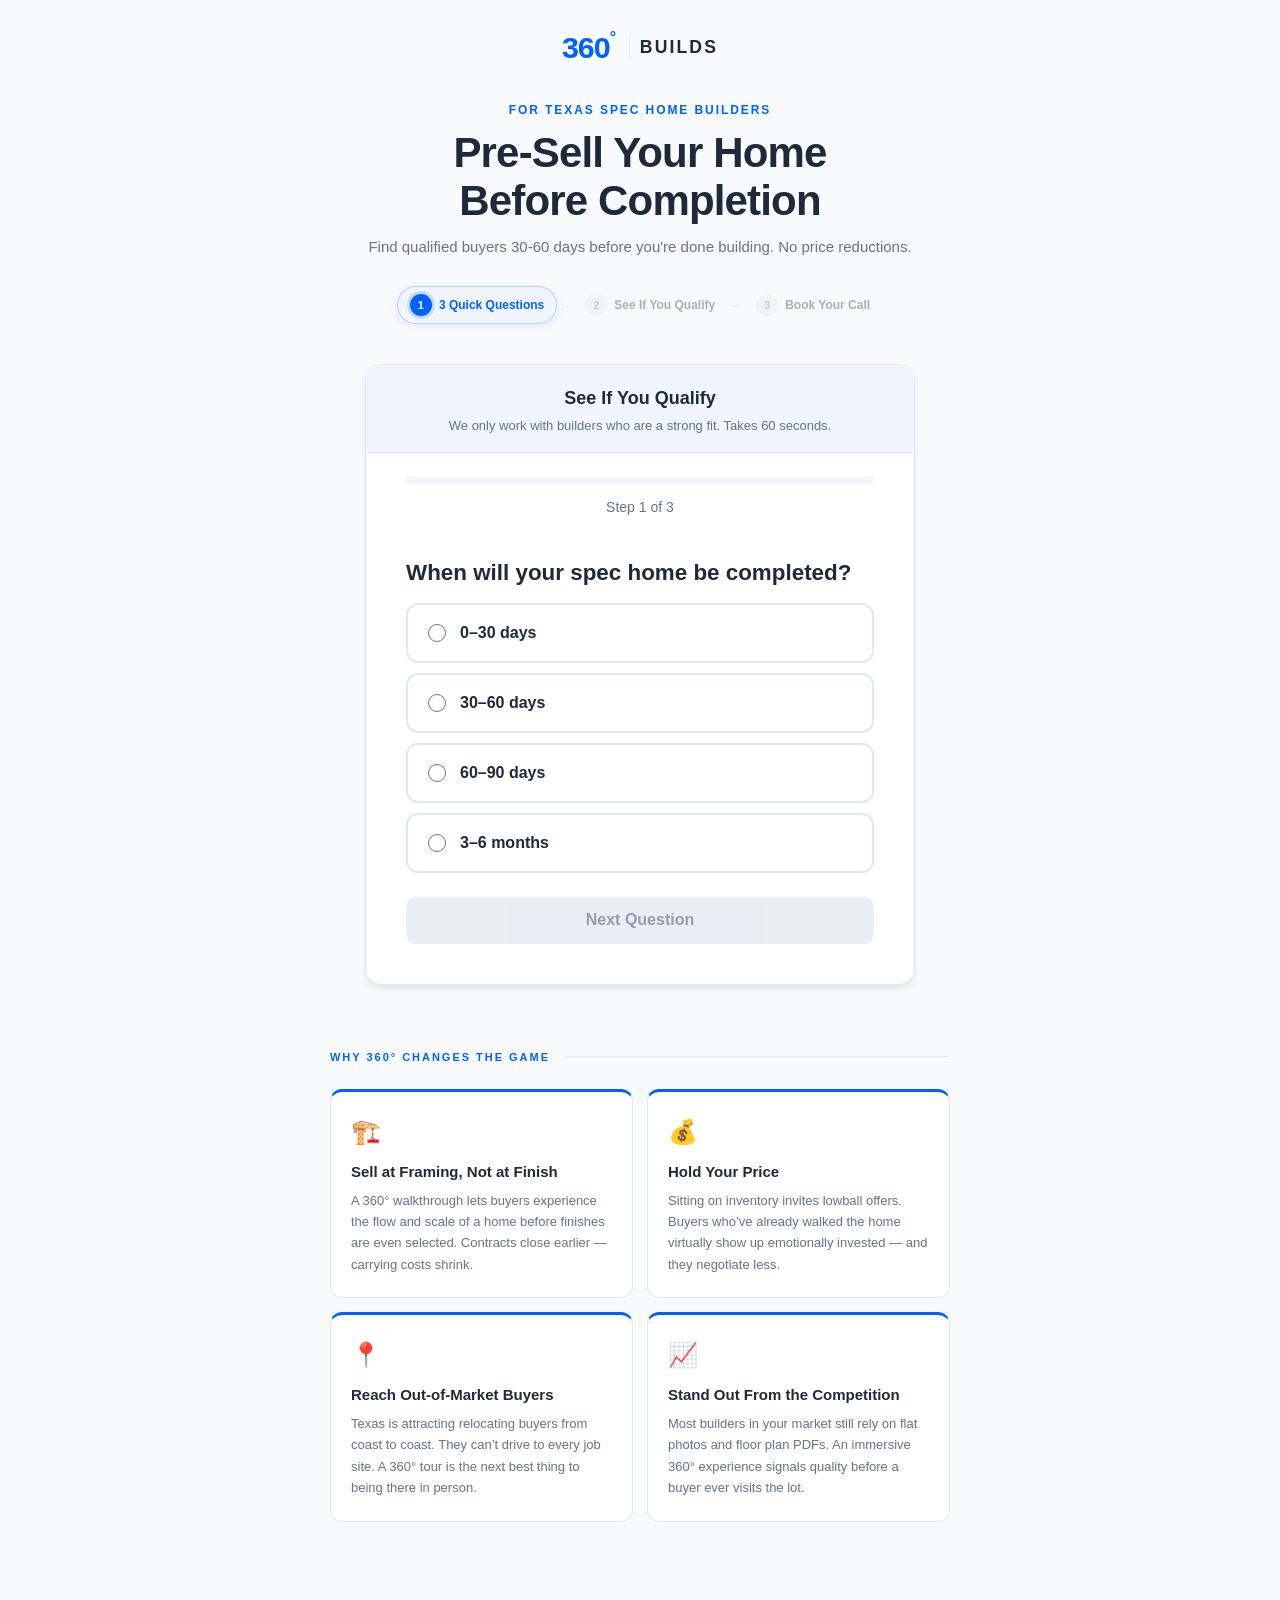
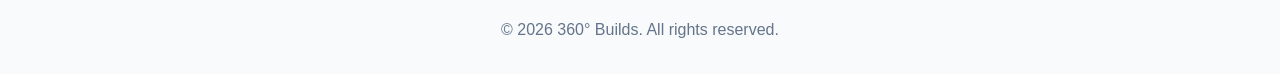
==== index.html @ 57e70c48 "Update index.html" ====
<!DOCTYPE html>
<html lang="en">

<head>
    <meta charset="UTF-8">
    <meta name="viewport" content="width=device-width, initial-scale=1.0">
    <title>360° Builds - Get Started</title>
    <link rel="stylesheet" href="styles.css">
    <meta name="description"
        content="Texas spec home builders: pre-sell homes before completion using 360° virtual walkthroughs. See if you qualify.">

    <!-- Google Analytics -->
    <script async src="https://www.googletagmanager.com/gtag/js?id=G-JKLEK6QQDY"></script>
    <script>
        window.dataLayer = window.dataLayer || [];
        function gtag(){dataLayer.push(arguments);}
        gtag('js', new Date());
        gtag('config', 'G-JKLEK6QQDY');
    </script>

    <!-- Meta Pixel Code -->
    <script>
        !function (f, b, e, v, n, t, s) {
            if (f.fbq) return; n = f.fbq = function () {
                n.callMethod ?
                    n.callMethod.apply(n, arguments) : n.queue.push(arguments)
            };
            if (!f._fbq) f._fbq = n; n.push = n; n.loaded = !0; n.version = '2.0';
            n.queue = []; t = b.createElement(e); t.async = !0;
            t.src = v; s = b.getElementsByTagName(e)[0];
            s.parentNode.insertBefore(t, s)
        }(window, document, 'script',
            'https://connect.facebook.net/en_US/fbevents.js');
        fbq('init', '854197977632425');
        fbq('track', 'PageView');
    </script>
    <noscript>
        <img height="1" width="1" style="display:none"
            src="https://www.facebook.com/tr?id=854197977632425&ev=PageView&noscript=1" />
    </noscript>

    <style>
        /* ── JOURNEY STEPS ── */
        .journey-steps {
            display: flex;
            align-items: center;
            justify-content: center;
            padding: 0 16px 24px;
            max-width: 560px;
            margin: 0 auto;
            gap: 0;
        }

        .journey-step {
            display: flex;
            align-items: center;
            gap: 7px;
            padding: 7px 12px;
            border-radius: 100px;
            border: 1.5px solid transparent;
            transition: all 0.35s cubic-bezier(0.4, 0, 0.2, 1);
            opacity: 0.35;
            cursor: default;
            white-space: nowrap;
            flex-shrink: 0;
        }

        .journey-step.active {
            opacity: 1;
            background: var(--accent-bg);
            border-color: rgba(0, 98, 254, 0.25);
            box-shadow: 0 2px 10px rgba(0, 98, 254, 0.1);
        }

        .journey-step.done {
            opacity: 0.65;
        }

        .journey-step.done .journey-num {
            background: #22c55e;
            color: white;
        }

        .journey-step.done .journey-num::after {
            content: '✓';
            font-size: 10px;
            font-weight: 800;
        }

        .journey-step.done .journey-num span {
            display: none;
        }

        .journey-num {
            width: 22px;
            height: 22px;
            border-radius: 50%;
            background: var(--border-color);
            color: var(--text-muted);
            font-size: 11px;
            font-weight: 800;
            display: flex;
            align-items: center;
            justify-content: center;
            flex-shrink: 0;
            transition: all 0.3s ease;
        }

        .journey-step.active .journey-num {
            background: var(--primary-color);
            color: white;
            box-shadow: 0 0 0 3px rgba(0, 98, 254, 0.18);
        }

        .journey-label {
            font-size: 12px;
            font-weight: 600;
            color: var(--text-main);
            transition: color 0.3s ease;
            line-height: 1;
        }

        .journey-step.active .journey-label {
            color: var(--primary-color);
        }

        .journey-arrow {
            color: var(--border-color);
            font-size: 13px;
            flex-shrink: 0;
            margin: 0 1px;
            line-height: 1;
        }

        /* Mobile journey — show only active label, rest show number only */
        @media (max-width: 768px) {
            .journey-steps {
                padding: 0 8px 20px;
                gap: 4px;
            }

            .journey-step {
                padding: 6px 10px;
                gap: 6px;
            }

            .journey-label {
                display: none;
            }

            .journey-step.active .journey-label {
                display: block;
                font-size: 12px;
            }

            .journey-num {
                width: 22px;
                height: 22px;
                font-size: 11px;
            }

            .journey-arrow {
                font-size: 11px;
                margin: 0 2px;
            }

            /* Fix: make sure sticky footer doesn't cover form buttons */
            .question-container {
                padding-bottom: calc(160px + env(safe-area-inset-bottom, 0px)) !important;
            }
        }

        /* Panorama embed styles (results screen) */
        .panorama-preview {
            width: 100%;
            border-radius: 12px;
            overflow: hidden;
            margin-bottom: 20px;
            border: 1px solid var(--border-color);
            position: relative;
        }

        .panorama-preview iframe {
            width: 100%;
            height: 280px;
            border: none;
            display: block;
        }

        .panorama-label {
            font-size: 10px;
            font-weight: 800;
            letter-spacing: 0.14em;
            text-transform: uppercase;
            color: var(--primary-color);
            margin-bottom: 8px;
            text-align: left;
        }

        .panorama-caption {
            font-size: 12px;
            color: var(--text-muted);
            text-align: center;
            padding: 8px 12px;
            background: var(--accent-bg);
            border-top: 1px solid var(--border-color);
        }

        @media (max-width: 768px) {
            .panorama-preview iframe {
                height: 220px;
            }
        }
    </style>
</head>

<body>
    <div class="app-container">

        <header class="simple-header">
            <div class="logo-text">
                <span class="logo-number">360</span><span class="logo-degree">&deg;</span>
                <span class="logo-divider"></span>
                <span class="logo-word">Builds</span>
            </div>
        </header>

        <section class="hero-text">
            <p class="hero-eyebrow">For Texas Spec Home Builders</p>
<h1 class="hero-headline">Pre-Sell Your Home<br>Before Completion</h1>
<p class="hero-subtext">Find qualified buyers 30-60 days before you're done building. No price reductions.</p>
        </section>

        <!-- Journey Step Indicator -->
        <div class="journey-steps" id="journeySteps">
            <div class="journey-step active" id="jStep1">
                <div class="journey-num"><span>1</span></div>
                <span class="journey-label">3 Quick Questions</span>
            </div>
            <div class="journey-arrow">→</div>
            <div class="journey-step" id="jStep2">
                <div class="journey-num"><span>2</span></div>
                <span class="journey-label">See If You Qualify</span>
            </div>
            <div class="journey-arrow">→</div>
            <div class="journey-step" id="jStep3">
                <div class="journey-num"><span>3</span></div>
                <span class="journey-label">Book Your Call</span>
            </div>
        </div>



        <main class="question-container">
            <div class="form-wrapper" id="formWrapper">

                <div class="form-qualify-header" id="qualifyHeader">
                    <p class="form-qualify-title">See If You Qualify</p>
                    <p class="form-qualify-sub">We only work with builders who are a strong fit. Takes 60 seconds.</p>
                </div>

                <div class="progress-container">
                    <div class="progress-bar-bg">
                        <div class="progress-bar" id="progressBar"></div>
                    </div>
                    <p class="progress-text">
                        Step <span id="currentStep">1</span> of <span id="totalSteps">3</span>
                    </p>
                </div>

                <form id="applicationForm">

                    <!-- Step 1 -->
                    <div class="form-step active" id="step1">
                        <h2 class="step-title">When will your spec home be completed?</h2>
                        <div class="radio-group">
                            <label class="radio-card">
                                <input type="radio" name="completionDate" value="0-30-days">
                                <span class="radio-label">0–30 days</span>
                            </label>
                            <label class="radio-card">
                                <input type="radio" name="completionDate" value="30-60-days">
                                <span class="radio-label">30–60 days</span>
                            </label>
                            <label class="radio-card">
                                <input type="radio" name="completionDate" value="60-90-days">
                                <span class="radio-label">60–90 days</span>
                            </label>
                            <label class="radio-card">
                                <input type="radio" name="completionDate" value="3-6-months">
                                <span class="radio-label">3–6 months</span>
                            </label>
                        </div>
                        <button type="button" class="btn btn-primary btn-block btn-disabled" disabled onclick="nextStep(1)">Next Question</button>
                    </div>

                    <!-- Step 2 -->
                    <div class="form-step" id="step2">
                        <h2 class="step-title">How do you currently market your spec homes?</h2>
                        <p class="step-subtitle">Select all that apply.</p>
                        <div class="checkbox-group">
                            <label class="checkbox-card-item">
                                <input type="checkbox" name="marketingChannels" value="mls">
                                <span class="checkbox-box"></span>
                                <span class="checkbox-label">MLS</span>
                            </label>
                            <label class="checkbox-card-item">
                                <input type="checkbox" name="marketingChannels" value="social-media">
                                <span class="checkbox-box"></span>
                                <span class="checkbox-label">Social media</span>
                            </label>
                            <label class="checkbox-card-item">
                                <input type="checkbox" name="marketingChannels" value="photos-video">
                                <span class="checkbox-box"></span>
                                <span class="checkbox-label">Photos or video</span>
                            </label>
                            <label class="checkbox-card-item">
                                <input type="checkbox" name="marketingChannels" value="referrals">
                                <span class="checkbox-box"></span>
                                <span class="checkbox-label">Referrals</span>
                            </label>
                            <label class="checkbox-card-item">
                                <input type="checkbox" name="marketingChannels" value="yard-signs">
                                <span class="checkbox-box"></span>
                                <span class="checkbox-label">Yard signs</span>
                            </label>
                            <label class="checkbox-card-item">
                                <input type="checkbox" name="marketingChannels" value="none">
                                <span class="checkbox-box"></span>
                                <span class="checkbox-label">No real marketing system</span>
                            </label>
                        </div>
                        <div class="form-buttons">
                            <button type="button" class="btn btn-secondary" onclick="goBack(2)">Back</button>
                            <button type="button" class="btn btn-primary btn-disabled" disabled onclick="nextStep(2)">Next Question</button>
                        </div>
                    </div>

                    <!-- Step 3: Contact Details -->
                    <div class="form-step" id="step3">
                        <h2 class="step-title">Almost there! Enter your details.</h2>

                        <div class="form-group">
                            <label for="userName" class="field-label">Full Name</label>
                            <input type="text" id="userName" name="userName" placeholder="Your Name" required class="text-input">
                        </div>

                        <div class="form-group">
                            <label for="userPhone" class="field-label">Phone Number</label>
                            <input type="tel" id="userPhone" name="userPhone" placeholder="(555) 000-0000" required class="text-input">
                        </div>

                        <div class="form-buttons">
                            <button type="button" class="btn btn-secondary" onclick="goBack(3)">Back</button>
                            <button type="button" class="btn btn-primary" onclick="showBooking()">See My Results &rarr;</button>
                        </div>
                    </div>

                    <!-- Results Step -->
                    <div class="form-step" id="stepBooking">
                        <div class="booking-result">
                            <h2 class="booking-result-title">You Qualify. Here&rsquo;s What Happens Next.</h2>
                            <p class="booking-result-sub">Every day your home sits unsold costs you money. On this free call we&rsquo;ll show you how to fix that.</p>
                            <div class="booking-bullets">
                                <div class="booking-bullet-item">👀 See a live demo of what your property website will look like</div>
                                <div class="booking-bullet-item">📲 Learn how buyers will find and tour your home before it&rsquo;s finished</div>
                                <div class="booking-bullet-item">🎯 See exactly how we capture leads on autopilot for your build</div>
                            </div>

                            <!-- 360° Tour Preview (reward for completing quiz) -->
                            <div style="margin-bottom:20px;">
                                <p style="font-size:11px;font-weight:800;letter-spacing:0.12em;text-transform:uppercase;color:var(--primary-color);margin-bottom:8px;text-align:left;">🏠 This is what your buyers will experience</p>
                                <div style="border-radius:12px;overflow:hidden;border:1px solid var(--border-color);box-shadow:0 4px 16px rgba(0,98,254,0.08);">
                                    <iframe src="https://panorama.homestyler.com/v2?m=p&id=ovZe3kZsZMKaK9yVzbCYyW&locale=en_US" allowfullscreen loading="lazy" style="width:100%;height:240px;border:none;display:block;"></iframe>
                                    <div style="font-size:12px;color:var(--text-muted);text-align:center;padding:8px 12px;background:var(--accent-bg);border-top:1px solid var(--border-color);">Live 360° walkthrough — drag to explore</div>
                                </div>
                            </div>

                            <button type="button" class="btn btn-booking-gold btn-block" onclick="window.location.href='booking.html'">
                                Book My Free Strategy Call &rarr;
                            </button>
                            <p class="booking-trust-line">No sales pressure &middot; 30-min Zoom call &middot; Texas builders only</p>
                        </div>
                    </div>

                </form>
            </div>
        </main>

        <!-- Confetti Canvas -->
        <canvas id="confettiCanvas" class="confetti-canvas"></canvas>

        <section class="value-section">
            <div class="value-inner">
                <div class="section-label">Why 360&deg; Changes the Game</div>
                <div class="value-cards">
                    <div class="value-card">
                        <span class="value-card-icon">🏗️</span>
                        <div class="value-card-title">Sell at Framing, Not at Finish</div>
                        <p class="value-card-text">A 360&deg; walkthrough lets buyers experience the flow and scale of a
                            home before finishes are even selected. Contracts close earlier &mdash; carrying costs
                            shrink.</p>
                    </div>
                    <div class="value-card">
                        <span class="value-card-icon">💰</span>
                        <div class="value-card-title">Hold Your Price</div>
                        <p class="value-card-text">Sitting on inventory invites lowball offers. Buyers who&rsquo;ve
                            already walked the home virtually show up emotionally invested &mdash; and they negotiate
                            less.</p>
                    </div>
                    <div class="value-card">
                        <span class="value-card-icon">📍</span>
                        <div class="value-card-title">Reach Out-of-Market Buyers</div>
                        <p class="value-card-text">Texas is attracting relocating buyers from coast to coast. They
                            can&rsquo;t drive to every job site. A 360&deg; tour is the next best thing to being there
                            in person.</p>
                    </div>
                    <div class="value-card">
                        <span class="value-card-icon">📈</span>
                        <div class="value-card-title">Stand Out From the Competition</div>
                        <p class="value-card-text">Most builders in your market still rely on flat photos and floor plan
                            PDFs. An immersive 360&deg; experience signals quality before a buyer ever visits the lot.
                        </p>
                    </div>
                </div>
            </div>
        </section>

        <footer class="simple-footer">
            <p>&copy; 2026 360&deg; Builds. All rights reserved.</p>
        </footer>
    </div>

    <!-- Mobile Sticky Footer -->
    <div class="mobile-sticky-footer" id="mobileStickyFooter"></div>

    <script src="main.js"></script>
</body>

</html>
---- styles.css ----
/* ===========================
   360° BUILDS - CLEAN LIGHT THEME
   =========================== */

:root {
    --bg-color: #f8fafc;
    --card-bg: #ffffff;
    --primary-color: #0062fe;
    --primary-hover: #0050d4;
    --text-main: #1e293b;
    --text-muted: #64748b;
    --border-color: #e2e8f0;
    --accent-bg: #f0f5ff;
    --progress-bg: #f1f5f9;
}

* {
    margin: 0;
    padding: 0;
    box-sizing: border-box;
}

body {
    font-family: -apple-system, BlinkMacSystemFont, 'Segoe UI', Roboto, sans-serif;
    background-color: var(--bg-color);
    color: var(--text-main);
    line-height: 1.5;
    min-height: 100vh;
}

.app-container {
    display: flex;
    flex-direction: column;
    min-height: 100vh;
}

/* ===========================
   HEADER
   =========================== */
.simple-header {
    padding: 2rem 1rem 1.5rem;
    text-align: center;
}

.logo-text {
    display: inline-flex;
    align-items: center;
    font-size: 1.1rem;
    font-weight: 400;
    letter-spacing: 0.04em;
    color: var(--text-muted);
    text-transform: uppercase;
}

.logo-text a {
    display: inline-flex;
    align-items: center;
    text-decoration: none;
    color: inherit;
}

.logo-number {
    font-size: 1.9rem;
    font-weight: 900;
    color: var(--primary-color);
    letter-spacing: -1px;
    line-height: 1;
    text-transform: none;
}

.logo-degree {
    font-size: 1rem;
    font-weight: 700;
    color: var(--primary-color);
    position: relative;
    top: -0.55em;
    margin-right: 0.15em;
}

.logo-divider {
    width: 1.5px;
    height: 1.5rem;
    background-color: var(--border-color);
    margin: 0 0.6rem;
    flex-shrink: 0;
}

.logo-word {
    font-size: 1.1rem;
    font-weight: 700;
    color: var(--text-main);
    letter-spacing: 0.12em;
    text-transform: uppercase;
}

/* ===========================
   HERO
   =========================== */
.hero-text {
    text-align: center;
    padding: 8px 24px 28px;
}

.hero-eyebrow {
    display: inline-block;
    font-size: 12px;
    font-weight: 600;
    letter-spacing: 0.16em;
    text-transform: uppercase;
    color: var(--primary-color);
    margin-bottom: 10px;
}

.hero-headline {
    font-size: clamp(28px, 5vw, 42px);
    font-weight: 800;
    line-height: 1.15;
    color: var(--text-main);
    letter-spacing: -0.02em;
}

.hero-subtext {
    font-size: 15px;
    color: var(--text-muted);
    margin-top: 10px;
}

/* ===========================
   FORM AREA
   =========================== */
.question-container {
    flex: 1;
    display: flex;
    align-items: flex-start;
    justify-content: center;
    padding: 1rem;
}

.form-wrapper {
    background-color: var(--card-bg);
    width: 100%;
    max-width: 550px;
    padding: 2.5rem;
    border-radius: 16px;
    box-shadow: 0 4px 6px -1px rgba(0, 0, 0, 0.1);
    border: 1px solid var(--border-color);
    overflow: hidden;
}

.form-qualify-header {
    text-align: center;
    padding: 20px 24px 16px;
    border-bottom: 1px solid var(--border-color);
    background: var(--accent-bg);
    border-radius: 16px 16px 0 0;
    margin: -2.5rem -2.5rem 1.5rem -2.5rem;
}

.form-qualify-title {
    font-size: 18px;
    font-weight: 800;
    color: var(--text-main);
    margin-bottom: 4px;
}

.form-qualify-sub {
    font-size: 13px;
    color: var(--text-muted);
}

/* ===========================
   PROGRESS BAR
   =========================== */
.progress-container {
    margin-bottom: 2.5rem;
}

.progress-bar-bg {
    background-color: var(--progress-bg);
    height: 8px;
    border-radius: 4px;
    overflow: hidden;
    margin-bottom: 0.75rem;
}

.progress-bar {
    height: 100%;
    background-color: var(--primary-color);
    width: 0%;
    transition: width 0.4s cubic-bezier(0.4, 0, 0.2, 1);
}

.progress-text {
    font-size: 0.875rem;
    color: var(--text-muted);
    font-weight: 500;
    text-align: center;
}

/* ===========================
   FORM STEPS
   =========================== */
.form-step {
    display: none;
}

.form-step.active {
    display: block;
    animation: fadeIn 0.4s ease-out;
}

@keyframes fadeIn {
    from {
        opacity: 0;
        transform: translateY(10px);
    }

    to {
        opacity: 1;
        transform: translateY(0);
    }
}

.step-title {
    font-size: 1.4rem;
    font-weight: 800;
    color: var(--text-main);
    margin-bottom: 1rem;
    line-height: 1.3;
}

.step-subtitle {
    color: var(--text-muted);
    margin-bottom: 1.5rem;
    font-size: 0.95rem;
}

/* ===========================
   RADIO CARDS
   =========================== */
.radio-group {
    display: flex;
    flex-direction: column;
    gap: 10px;
    margin-bottom: 1.5rem;
}

.radio-card {
    display: flex;
    align-items: center;
    padding: 1rem 1.25rem;
    border: 2px solid var(--border-color);
    border-radius: 12px;
    cursor: pointer;
    transition: all 0.2s ease;
    background-color: var(--card-bg);
}

.radio-card:hover {
    border-color: var(--primary-color);
    background-color: var(--accent-bg);
}

.radio-card input[type="radio"] {
    width: 18px;
    height: 18px;
    margin-right: 14px;
    accent-color: var(--primary-color);
    flex-shrink: 0;
}

.radio-label {
    font-size: 1rem;
    font-weight: 600;
    color: var(--text-main);
}

.radio-card-desc {
    align-items: flex-start;
}

.radio-card-desc input[type="radio"] {
    margin-top: 3px;
}

.radio-text-block {
    display: flex;
    flex-direction: column;
    gap: 2px;
}

.radio-desc {
    font-size: 12px;
    color: var(--text-muted);
    font-weight: 400;
}

/* ===========================
   CHECKBOX CARDS (Step 4) — DESKTOP
   =========================== */
.checkbox-group {
    display: flex;
    flex-direction: column;
    gap: 10px;
    margin-bottom: 1.5rem;
}

.checkbox-card-item {
    display: flex;
    align-items: center;
    padding: 1rem 1.25rem;
    border: 2px solid var(--border-color);
    border-radius: 12px;
    cursor: pointer;
    transition: all 0.2s ease;
    background-color: var(--card-bg);
    user-select: none;
}

.checkbox-card-item:hover {
    border-color: var(--primary-color);
    background-color: var(--accent-bg);
}

.checkbox-card-item input[type="checkbox"] {
    display: none;
}

.checkbox-box {
    width: 20px;
    height: 20px;
    min-width: 20px;
    border: 2px solid var(--border-color);
    border-radius: 5px;
    margin-right: 14px;
    display: flex;
    align-items: center;
    justify-content: center;
    transition: all 0.15s ease;
    background: white;
    position: relative;
    flex-shrink: 0;
}

.checkbox-card-item input[type="checkbox"]:checked~.checkbox-box {
    background: var(--primary-color);
    border-color: var(--primary-color);
}

.checkbox-card-item input[type="checkbox"]:checked~.checkbox-box::after {
    content: '';
    position: absolute;
    width: 5px;
    height: 9px;
    border: 2px solid white;
    border-top: none;
    border-left: none;
    transform: rotate(45deg) translate(-1px, -1px);
}

.checkbox-card-item input[type="checkbox"]:checked~.checkbox-label {
    color: var(--primary-color);
}

.checkbox-card-item:has(input:checked) {
    border-color: var(--primary-color);
    background-color: var(--accent-bg);
}

.checkbox-label {
    font-size: 1rem;
    font-weight: 600;
    color: var(--text-main);
    line-height: 1.3;
}

/* ===========================
   BUTTONS
   =========================== */
.btn {
    padding: 0.9rem 1.75rem;
    border-radius: 10px;
    font-size: 1rem;
    font-weight: 700;
    cursor: pointer;
    transition: all 0.2s ease;
    border: none;
    display: inline-block;
    text-align: center;
}

.btn-primary {
    background-color: var(--primary-color);
    color: white;
}

.btn-primary:hover {
    background-color: var(--primary-hover);
}

.btn-primary:active {
    transform: scale(0.98);
    background-color: var(--primary-hover);
}

.btn-secondary {
    background-color: white;
    color: var(--text-muted);
    border: 2px solid var(--border-color);
}

.btn-secondary:hover {
    border-color: var(--text-muted);
}

.btn-block {
    width: 100%;
}

.btn-primary:disabled,
.btn-primary.btn-disabled {
    background-color: var(--border-color);
    color: var(--text-muted);
    cursor: not-allowed;
    opacity: 0.7;
}

.btn-primary:disabled:hover,
.btn-primary.btn-disabled:hover {
    background-color: var(--border-color);
    transform: none;
}

.form-buttons {
    display: flex;
    gap: 10px;
}

.form-buttons .btn {
    flex: 1;
}

/* ===========================
   BOOKING RESULT SCREEN
   =========================== */
.booking-result {
    text-align: center;
    padding: 8px 0;
}

.booking-result-icon {
    font-size: 36px;
    margin-bottom: 12px;
}

.booking-result-title {
    font-size: 1.4rem;
    font-weight: 800;
    color: var(--text-main);
    margin-bottom: 10px;
    line-height: 1.25;
}

.booking-result-sub {
    font-size: 14px;
    color: var(--text-muted);
    line-height: 1.6;
    margin-bottom: 20px;
}

.booking-summary {
    background: var(--accent-bg);
    border: 1px solid var(--border-color);
    border-left: 4px solid var(--primary-color);
    border-radius: 8px;
    padding: 14px 16px;
    margin-bottom: 20px;
    text-align: left;
}

.booking-summary-label {
    font-size: 10px;
    font-weight: 800;
    letter-spacing: 0.14em;
    text-transform: uppercase;
    color: var(--primary-color);
    margin-bottom: 10px;
}

.booking-summary-row {
    display: flex;
    align-items: baseline;
    gap: 6px;
    font-size: 13px;
    margin-bottom: 5px;
}

.booking-summary-row:last-child {
    margin-bottom: 0;
}

.booking-summary-check {
    color: #22c55e;
    font-size: 11px;
    flex-shrink: 0;
}

.booking-summary-key {
    color: var(--text-muted);
    white-space: nowrap;
}

.booking-summary-val {
    color: var(--text-main);
    font-weight: 600;
}

.booking-trust {
    display: flex;
    gap: 16px;
    justify-content: center;
    margin-top: 14px;
    flex-wrap: wrap;
}

.booking-trust-item {
    font-size: 12px;
    color: var(--text-muted);
    display: flex;
    align-items: center;
    gap: 4px;
}

.booking-trust-item::before {
    content: '✓';
    color: #22c55e;
    font-size: 11px;
    font-weight: 700;
}

/* ===========================
   BOOKING PAGE LAYOUT
   =========================== */
.booking-container {
    flex: 1;
    display: flex;
    justify-content: center;
    padding: 2rem;
}

.booking-split-wrapper {
    display: grid;
    grid-template-columns: 1fr 1.5fr;
    gap: 2rem;
    max-width: 1100px;
    width: 100%;
    background: white;
    padding: 3rem;
    border-radius: 24px;
    box-shadow: 0 10px 25px -5px rgba(0, 0, 0, 0.1);
    border: 1px solid var(--border-color);
}

.booking-form-side {
    border-right: 1px solid var(--border-color);
    padding-right: 2rem;
}

.selected-info {
    background: var(--accent-bg);
    padding: 1rem;
    border-radius: 8px;
    margin-bottom: 1.5rem;
    border-left: 4px solid var(--primary-color);
}

.urgency-box {
    background-color: var(--accent-bg);
    border-left: 4px solid var(--primary-color);
    padding: 1.25rem;
    border-radius: 8px;
    margin-bottom: 2rem;
}

.urgency-box p {
    color: var(--primary-color);
    font-weight: 700;
}

/* ===========================
   CALENDAR
   =========================== */
.calendar-header {
    margin-bottom: 1.5rem;
    text-align: center;
}

.calendar-widget {
    width: 100%;
    overflow: hidden;
}

.calendar-days-header {
    display: grid;
    grid-template-columns: repeat(7, 1fr);
    text-align: center;
    font-weight: 700;
    color: var(--text-muted);
    margin-bottom: 10px;
    font-size: 0.8rem;
}

.calendar-grid {
    display: grid;
    grid-template-columns: repeat(7, 1fr);
    gap: 5px;
    width: 100%;
}

.calendar-day {
    aspect-ratio: 1;
    display: flex;
    align-items: center;
    justify-content: center;
    border-radius: 8px;
    font-weight: 600;
    font-size: 0.9rem;
    color: #cbd5e1;
    cursor: not-allowed;
    border: 1px solid transparent;
    min-width: 0;
}

.calendar-day.available {
    color: var(--text-main);
    cursor: pointer;
    border-color: var(--border-color);
}

.calendar-day.available:hover {
    background-color: var(--accent-bg);
    border-color: var(--primary-color);
}

.calendar-day.selected {
    background-color: var(--primary-color);
    color: white;
    border-color: var(--primary-color);
}

/* ===========================
   TIME SLOTS
   =========================== */
.time-slots-container {
    margin-top: 2rem;
}

.time-grid {
    display: grid;
    grid-template-columns: repeat(auto-fill, minmax(90px, 1fr));
    gap: 10px;
}

.time-btn {
    padding: 0.75rem;
    border: 1px solid var(--border-color);
    border-radius: 8px;
    background: white;
    cursor: pointer;
    text-align: center;
    font-weight: 600;
    font-size: 0.9rem;
}

.time-btn:hover {
    background-color: var(--accent-bg);
    border-color: var(--primary-color);
}

.time-btn:active {
    transform: scale(0.97);
}

.time-btn.active {
    background-color: var(--primary-color);
    color: white;
    border-color: var(--primary-color);
}

/* ===========================
   FORM INPUTS
   =========================== */
.field-label {
    display: block;
    font-weight: 700;
    margin-bottom: 0.75rem;
}

.text-input {
    width: 100%;
    padding: 1rem;
    border: 2px solid var(--border-color);
    border-radius: 10px;
    margin-bottom: 1.5rem;
    font-size: 1rem;
}

.text-input:focus {
    outline: none;
    border-color: var(--primary-color);
}

.back-link {
    display: block;
    text-align: center;
    margin-top: 1.5rem;
    color: var(--text-muted);
    text-decoration: none;
}

.empty-msg {
    grid-column: 1 / -1;
    color: var(--text-muted);
    font-style: italic;
    text-align: center;
    padding: 1rem;
}

/* ===========================
   FOOTER
   =========================== */
.simple-footer {
    padding: 2rem;
    text-align: center;
    color: var(--text-muted);
}

/* ===========================
   VALUE SECTION
   =========================== */
.value-section {
    padding: 48px 24px 64px;
    background: var(--bg-color);
}

.value-inner {
    max-width: 620px;
    margin: 0 auto;
}

.section-label {
    font-size: 11px;
    font-weight: 700;
    letter-spacing: 0.18em;
    text-transform: uppercase;
    color: var(--primary-color);
    margin-bottom: 24px;
    display: flex;
    align-items: center;
    gap: 14px;
}

.section-label::after {
    content: '';
    flex: 1;
    height: 1px;
    background: var(--border-color);
}

.value-cards {
    display: grid;
    grid-template-columns: 1fr 1fr;
    gap: 14px;
}

.value-card {
    background: var(--card-bg);
    border: 1px solid var(--border-color);
    border-top: 3px solid var(--primary-color);
    border-radius: 12px;
    padding: 22px 20px;
    transition: box-shadow 0.2s ease, transform 0.2s ease;
}

.value-card:hover {
    box-shadow: 0 4px 16px rgba(0, 98, 254, 0.08);
    transform: translateY(-2px);
}

.value-card-icon {
    font-size: 24px;
    display: block;
    margin-bottom: 12px;
}

.value-card-title {
    font-weight: 700;
    font-size: 15px;
    color: var(--text-main);
    margin-bottom: 8px;
    line-height: 1.3;
}

.value-card-text {
    font-size: 13px;
    color: var(--text-muted);
    line-height: 1.65;
}

/* ===========================
   MOBILE STICKY FOOTER
   =========================== */
.mobile-sticky-footer {
    display: none;
    position: fixed;
    bottom: 0;
    left: 0;
    right: 0;
    background: var(--card-bg);
    padding: 0.85rem 1.25rem;
    padding-bottom: max(1.5rem, calc(0.85rem + env(safe-area-inset-bottom, 0px)));
    box-shadow: 0 -2px 12px rgba(0, 0, 0, 0.08);
    border-top: 1px solid var(--border-color);
    z-index: 100;
    gap: 10px;
}

/* ===========================
   BOOKING PAGE MOBILE STICKY
   =========================== */
.mobile-step-indicator {
    display: none;
}

.calendar-section-title {
    display: none;
}

.mobile-booking-sticky {
    position: fixed;
    bottom: 0;
    left: 0;
    right: 0;
    background: var(--card-bg);
    padding: 0.85rem 1.25rem;
    padding-bottom: max(1.5rem, calc(0.85rem + env(safe-area-inset-bottom, 0px)));
    box-shadow: 0 -2px 12px rgba(0, 0, 0, 0.08);
    border-top: 1px solid var(--border-color);
    z-index: 100;
    display: none;
    gap: 10px;
}

.mobile-booking-sticky .btn {
    flex: 1;
}

/* ===========================
   CONFETTI
   =========================== */
.confetti-canvas {
    position: fixed;
    top: 0;
    left: 0;
    width: 100%;
    height: 100%;
    pointer-events: none;
    z-index: 999;
}

/* ===========================
   TABLET
   =========================== */
@media (max-width: 900px) {
    .booking-split-wrapper {
        grid-template-columns: 1fr;
        padding: 2rem;
    }

    .booking-form-side {
        border-right: none;
        border-bottom: 1px solid var(--border-color);
        padding-right: 0;
        padding-bottom: 2rem;
    }
}

/* ===========================
   MOBILE
   =========================== */
@media (max-width: 768px) {
    body {
        font-size: 15px;
        -webkit-text-size-adjust: 100%;
    }

    .simple-header {
        padding: 1.25rem 1rem 1rem;
    }

    .logo-number {
        font-size: 1.5rem;
    }

    .logo-degree {
        font-size: 0.85rem;
        top: -0.45em;
    }

    .logo-divider {
        height: 1.15rem;
        margin: 0 0.45rem;
    }

    .logo-word {
        font-size: 0.9rem;
        letter-spacing: 0.1em;
    }

    .hero-text {
        padding: 0 20px 24px;
    }

    .hero-eyebrow {
        font-size: 11px;
        color: var(--primary-color) !important;
        background: var(--accent-bg);
        border: 1px solid rgba(0, 98, 254, 0.25);
        padding: 6px 14px;
        border-radius: 100px;
        margin-bottom: 12px;
    }

    .hero-headline {
        font-size: 26px;
        line-height: 1.2;
    }

    .hero-subtext {
        font-size: 14px;
    }

    .question-container {
        padding: 0.75rem;
        align-items: flex-start;
        /* ↓ THE FIX: enough room above the sticky footer */
        padding-bottom: calc(140px + env(safe-area-inset-bottom, 0px));
    }

    .form-wrapper {
        padding: 1.5rem 1.25rem;
        border-radius: 14px;
        box-shadow: 0 2px 8px rgba(0, 0, 0, 0.06);
    }

    .form-qualify-header {
        margin: -1.5rem -1.25rem 1.25rem -1.25rem;
        padding: 16px 20px 14px;
        border-radius: 14px 14px 0 0;
    }

    .form-qualify-title {
        font-size: 16px;
    }

    .step-title {
        font-size: 1.2rem;
        line-height: 1.35;
        margin-bottom: 0.75rem;
    }

    .step-subtitle {
        font-size: 0.875rem;
        margin-bottom: 1rem;
    }

    .progress-container {
        margin-bottom: 1.5rem;
    }

    .progress-text {
        font-size: 0.8rem;
    }

    .radio-card {
        padding: 0.9rem 1rem;
        border-radius: 10px;
        min-height: 50px;
    }

    .radio-label {
        font-size: 0.95rem;
    }

    .radio-group {
        gap: 8px;
        margin-bottom: 1.25rem;
    }

    .radio-desc {
        font-size: 11px;
    }

    /* ── CHECKBOX GRID on mobile ── */
    .checkbox-group {
        display: grid !important;
        grid-template-columns: 1fr 1fr !important;
        gap: 8px !important;
        margin-bottom: 1.25rem;
    }

    .checkbox-card-item {
        display: flex !important;
        flex-direction: column !important;
        align-items: center !important;
        justify-content: center !important;
        text-align: center !important;
        padding: 0.85rem 0.5rem !important;
        border-radius: 10px;
        min-height: 72px;
        gap: 7px;
    }

    .checkbox-box {
        margin-right: 0 !important;
        width: 18px !important;
        height: 18px !important;
        min-width: 18px !important;
    }

    .checkbox-label {
        font-size: 0.75rem !important;
        font-weight: 600;
        line-height: 1.25;
        color: var(--text-main);
    }

    .checkbox-card-item input[type="checkbox"]:checked~.checkbox-box::after {
        width: 4px;
        height: 8px;
    }

    /* Hide desktop buttons */
    .form-step .btn-block,
    .form-buttons {
        display: none;
    }

    /* Always show CTA on results screen */
    #stepBooking .btn-block {
        display: block !important;
    }

    .mobile-sticky-footer {
        display: flex;
    }

    .booking-result-title {
        font-size: 1.2rem;
    }

    .booking-result-sub {
        font-size: 13px;
    }

    .booking-trust {
        gap: 10px;
    }

    .booking-trust-item {
        font-size: 11px;
    }

    .value-section {
        padding: 36px 16px 48px;
    }

    .value-cards {
        grid-template-columns: 1fr;
        gap: 10px;
    }

    .value-card {
        padding: 18px 16px;
    }

    .value-card:hover {
        transform: none;
    }

    .value-card-icon {
        font-size: 22px;
        margin-bottom: 10px;
    }

    .section-label {
        font-size: 10px;
        margin-bottom: 20px;
    }

    .calendar-widget {
        width: 100%;
        overflow: hidden;
    }

    .calendar-days-header {
        font-size: 0.7rem;
    }

    .calendar-day {
        font-size: 0.85rem;
        border-radius: 6px;
    }

    .calendar-grid {
        gap: 3px;
    }

    .calendar-header h2 {
        font-size: 1.05rem;
    }

    .booking-calendar-side {
        width: 100%;
        overflow: hidden;
    }

    .calendar-section-title {
        display: block;
        font-size: 1.2rem;
        font-weight: 700;
        margin-bottom: 1rem;
        color: var(--text-main);
    }

    .time-grid {
        grid-template-columns: repeat(2, 1fr);
        gap: 10px;
    }

    .time-btn {
        padding: 0.85rem 0.5rem;
        font-size: 0.95rem;
        min-height: 48px;
        border-radius: 10px;
    }

    .text-input {
        padding: 0.85rem 1rem;
        font-size: 1rem;
        border-radius: 10px;
        margin-bottom: 1.25rem;
    }

    .field-label {
        font-size: 0.9rem;
        margin-bottom: 0.5rem;
    }

    .selected-info {
        padding: 0.85rem 1rem;
        font-size: 0.9rem;
        margin-bottom: 1.25rem;
    }

    .back-link {
        font-size: 0.9rem;
        margin-top: 1rem;
    }

    .simple-footer {
        padding: 1.25rem;
        font-size: 0.8rem;
    }

    .booking-container {
        padding: 0.75rem;
        padding-bottom: calc(140px + env(safe-area-inset-bottom, 0px));
    }

    .booking-split-wrapper {
        display: flex;
        flex-direction: column;
        padding: 1.25rem;
        gap: 0;
        border-radius: 14px;
        box-shadow: 0 2px 8px rgba(0, 0, 0, 0.06);
        max-width: 100%;
        overflow: hidden;
    }

    .booking-split-wrapper .booking-form-side {
        border-bottom: none;
        padding-bottom: 0;
    }

    body.mobile-booking-flow .booking-form-side {
        display: none;
    }

    body.mobile-booking-flow .time-slots-container {
        display: none;
    }

    body.mobile-booking-flow .booking-calendar-side {
        display: block;
    }

    body.mobile-booking-step-calendar .booking-calendar-side {
        display: block;
    }

    body.mobile-booking-step-calendar .time-slots-container {
        display: none;
    }

    body.mobile-booking-step-calendar .booking-form-side {
        display: none;
    }

    body.mobile-booking-step-time .booking-calendar-side .calendar-widget,
    body.mobile-booking-step-time .booking-calendar-side .calendar-header {
        display: none;
    }

    body.mobile-booking-step-time .time-slots-container {
        display: block !important;
    }

    body.mobile-booking-step-time .booking-form-side {
        display: none;
    }

    body.mobile-booking-step-form .booking-calendar-side {
        display: none;
    }

    body.mobile-booking-step-form .booking-form-side {
        display: block !important;
        border-bottom: none;
        padding-bottom: 0;
    }

    body.mobile-booking-step-form .booking-form-side .btn-block {
        display: block !important;
    }

    body.mobile-booking-flow .booking-form-side .btn-block {
        display: none;
    }

    body.mobile-booking-flow .back-link {
        display: none;
    }

    body.mobile-booking-step-form .back-link {
        display: block !important;
    }

    .mobile-booking-sticky {
        display: flex;
    }

    .mobile-selection-summary {
        background: var(--accent-bg);
        border-left: 4px solid var(--primary-color);
        padding: 0.85rem 1rem;
        border-radius: 8px;
        margin-bottom: 1.25rem;
        font-weight: 600;
        font-size: 0.9rem;
    }

    .mobile-step-indicator {
        display: flex;
        align-items: center;
        justify-content: center;
        gap: 8px;
        margin-bottom: 1rem;
    }

    .mobile-step-dot {
        width: 10px;
        height: 10px;
        border-radius: 50%;
        background-color: var(--border-color);
        transition: all 0.3s ease;
    }

    .mobile-step-dot.active {
        background-color: var(--primary-color);
        width: 28px;
        border-radius: 5px;
    }

    .mobile-step-dot.done {
        background-color: var(--primary-color);
    }
}

/* ===========================
   EXTRA SMALL
   =========================== */
@media (max-width: 374px) {
    .form-wrapper {
        padding: 1.25rem 1rem;
    }

    .form-qualify-header {
        margin: -1.25rem -1rem 1.25rem -1rem;
    }

    .step-title {
        font-size: 1.1rem;
    }

    .radio-card {
        padding: 0.8rem 0.9rem;
    }

    .checkbox-card-item {
        padding: 0.7rem 0.4rem;
        min-height: 64px;
    }

    .checkbox-label {
        font-size: 0.72rem;
    }

    .radio-label {
        font-size: 0.9rem;
    }

    .calendar-day {
        font-size: 0.75rem;
    }

    .calendar-days-header span {
        font-size: 0.6rem;
    }

    .calendar-grid {
        gap: 2px;
    }

    .time-grid {
        grid-template-columns: repeat(2, 1fr);
        gap: 8px;
    }

    .time-btn {
        padding: 0.75rem 0.25rem;
        font-size: 0.85rem;
        min-height: 44px;
    }

    .logo-number {
        font-size: 1.3rem;
    }

    .logo-word {
        font-size: 0.8rem;
    }

    .booking-split-wrapper {
        padding: 1rem;
    }

    .value-card {
        padding: 14px;
    }
}
/* ===========================
   RESULTS SCREEN — BULLETS & GOLD BUTTON
   =========================== */
.booking-bullets {
    display: flex;
    flex-direction: column;
    gap: 12px;
    margin: 20px 0 28px;
    text-align: left;
}

.booking-bullet-item {
    font-size: 14px;
    font-weight: 600;
    color: var(--text-main);
    line-height: 1.5;
    padding: 12px 14px;
    background: var(--accent-bg);
    border-radius: 10px;
    border: 1px solid var(--border-color);
}

.btn-booking-gold {
    background: linear-gradient(135deg, #f59e0b, #d97706);
    color: white;
    font-size: 1.05rem;
    padding: 1rem 1.75rem;
    box-shadow: 0 4px 16px rgba(245, 158, 11, 0.35);
    border: none;
    width: 100%;
    border-radius: 10px;
    font-weight: 700;
    cursor: pointer;
    transition: all 0.2s ease;
    display: block;
    text-align: center;
}

.btn-booking-gold:hover {
    background: linear-gradient(135deg, #d97706, #b45309);
    box-shadow: 0 6px 20px rgba(245, 158, 11, 0.45);
    transform: translateY(-1px);
}

.btn-booking-gold:active {
    transform: scale(0.98);
}

.booking-trust-line {
    font-size: 12px;
    color: var(--text-muted);
    margin-top: 14px;
    text-align: center;
}

/* Mobile: show gold button on results screen */
@media (max-width: 768px) {
    #stepBooking .btn-booking-gold {
        display: block !important;
    }
}
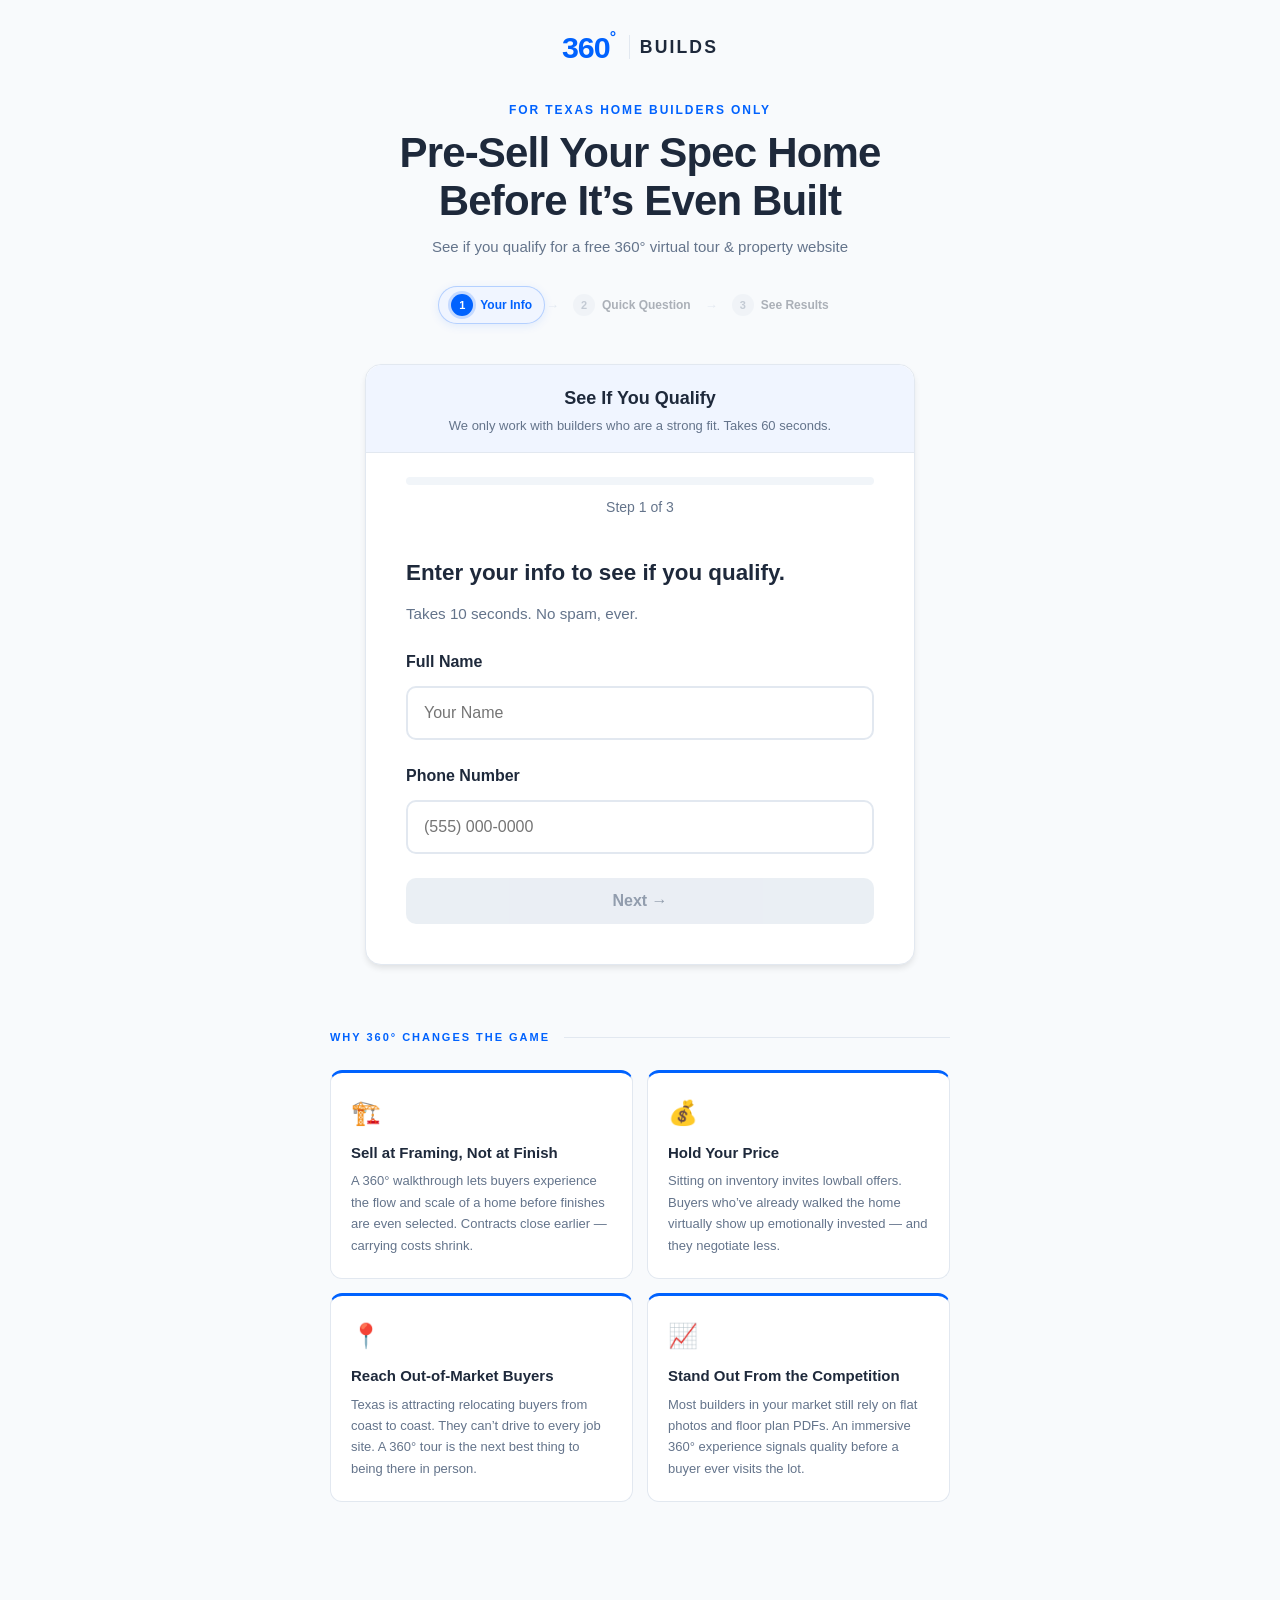
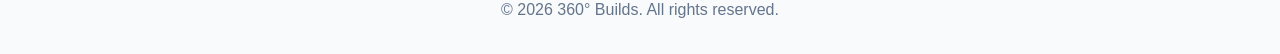
==== commit 46c8586f: "Update index.html" ====
--- a/index.html
+++ b/index.html
@@ -226,26 +226,26 @@
         </header>
 
         <section class="hero-text">
-            <p class="hero-eyebrow">For Texas Spec Home Builders</p>
-<h1 class="hero-headline">Pre-Sell Your Home<br>Before Completion</h1>
-<p class="hero-subtext">Find qualified buyers 30-60 days before you're done building. No price reductions.</p>
+            <p class="hero-eyebrow">For Texas Home Builders Only</p>
+            <h1 class="hero-headline">Pre-Sell Your Spec Home<br>Before It&rsquo;s Even Built</h1>
+            <p class="hero-subtext">See if you qualify for a free 360&deg; virtual tour &amp; property website</p>
         </section>
 
         <!-- Journey Step Indicator -->
         <div class="journey-steps" id="journeySteps">
             <div class="journey-step active" id="jStep1">
                 <div class="journey-num"><span>1</span></div>
-                <span class="journey-label">3 Quick Questions</span>
+                <span class="journey-label">Your Info</span>
             </div>
             <div class="journey-arrow">→</div>
             <div class="journey-step" id="jStep2">
                 <div class="journey-num"><span>2</span></div>
-                <span class="journey-label">See If You Qualify</span>
+                <span class="journey-label">Quick Question</span>
             </div>
             <div class="journey-arrow">→</div>
             <div class="journey-step" id="jStep3">
                 <div class="journey-num"><span>3</span></div>
-                <span class="journey-label">Book Your Call</span>
+                <span class="journey-label">See Results</span>
             </div>
         </div>
 
@@ -270,8 +270,26 @@
 
                 <form id="applicationForm">
 
-                    <!-- Step 1 -->
+                    <!-- Step 1: Contact Info (captured immediately) -->
                     <div class="form-step active" id="step1">
+                        <h2 class="step-title">Enter your info to see if you qualify.</h2>
+                        <p class="step-subtitle">Takes 10 seconds. No spam, ever.</p>
+
+                        <div class="form-group">
+                            <label for="userName" class="field-label">Full Name</label>
+                            <input type="text" id="userName" name="userName" placeholder="Your Name" required class="text-input">
+                        </div>
+
+                        <div class="form-group">
+                            <label for="userPhone" class="field-label">Phone Number</label>
+                            <input type="tel" id="userPhone" name="userPhone" placeholder="(555) 000-0000" required class="text-input">
+                        </div>
+
+                        <button type="button" class="btn btn-primary btn-block btn-disabled" disabled onclick="nextStep(1)">Next &rarr;</button>
+                    </div>
+
+                    <!-- Step 2: Completion Timeline -->
+                    <div class="form-step" id="step2">
                         <h2 class="step-title">When will your spec home be completed?</h2>
                         <div class="radio-group">
                             <label class="radio-card">
@@ -290,69 +308,14 @@
                                 <input type="radio" name="completionDate" value="3-6-months">
                                 <span class="radio-label">3–6 months</span>
                             </label>
-                        </div>
-                        <button type="button" class="btn btn-primary btn-block btn-disabled" disabled onclick="nextStep(1)">Next Question</button>
-                    </div>
-
-                    <!-- Step 2 -->
-                    <div class="form-step" id="step2">
-                        <h2 class="step-title">How do you currently market your spec homes?</h2>
-                        <p class="step-subtitle">Select all that apply.</p>
-                        <div class="checkbox-group">
-                            <label class="checkbox-card-item">
-                                <input type="checkbox" name="marketingChannels" value="mls">
-                                <span class="checkbox-box"></span>
-                                <span class="checkbox-label">MLS</span>
-                            </label>
-                            <label class="checkbox-card-item">
-                                <input type="checkbox" name="marketingChannels" value="social-media">
-                                <span class="checkbox-box"></span>
-                                <span class="checkbox-label">Social media</span>
-                            </label>
-                            <label class="checkbox-card-item">
-                                <input type="checkbox" name="marketingChannels" value="photos-video">
-                                <span class="checkbox-box"></span>
-                                <span class="checkbox-label">Photos or video</span>
-                            </label>
-                            <label class="checkbox-card-item">
-                                <input type="checkbox" name="marketingChannels" value="referrals">
-                                <span class="checkbox-box"></span>
-                                <span class="checkbox-label">Referrals</span>
-                            </label>
-                            <label class="checkbox-card-item">
-                                <input type="checkbox" name="marketingChannels" value="yard-signs">
-                                <span class="checkbox-box"></span>
-                                <span class="checkbox-label">Yard signs</span>
-                            </label>
-                            <label class="checkbox-card-item">
-                                <input type="checkbox" name="marketingChannels" value="none">
-                                <span class="checkbox-box"></span>
-                                <span class="checkbox-label">No real marketing system</span>
+                            <label class="radio-card">
+                                <input type="radio" name="completionDate" value="just-starting">
+                                <span class="radio-label">Just starting / framing</span>
                             </label>
                         </div>
                         <div class="form-buttons">
                             <button type="button" class="btn btn-secondary" onclick="goBack(2)">Back</button>
-                            <button type="button" class="btn btn-primary btn-disabled" disabled onclick="nextStep(2)">Next Question</button>
-                        </div>
-                    </div>
-
-                    <!-- Step 3: Contact Details -->
-                    <div class="form-step" id="step3">
-                        <h2 class="step-title">Almost there! Enter your details.</h2>
-
-                        <div class="form-group">
-                            <label for="userName" class="field-label">Full Name</label>
-                            <input type="text" id="userName" name="userName" placeholder="Your Name" required class="text-input">
-                        </div>
-
-                        <div class="form-group">
-                            <label for="userPhone" class="field-label">Phone Number</label>
-                            <input type="tel" id="userPhone" name="userPhone" placeholder="(555) 000-0000" required class="text-input">
-                        </div>
-
-                        <div class="form-buttons">
-                            <button type="button" class="btn btn-secondary" onclick="goBack(3)">Back</button>
-                            <button type="button" class="btn btn-primary" onclick="showBooking()">See My Results &rarr;</button>
+                            <button type="button" class="btn btn-primary btn-disabled" disabled onclick="showBooking()">See My Results &rarr;</button>
                         </div>
                     </div>
 
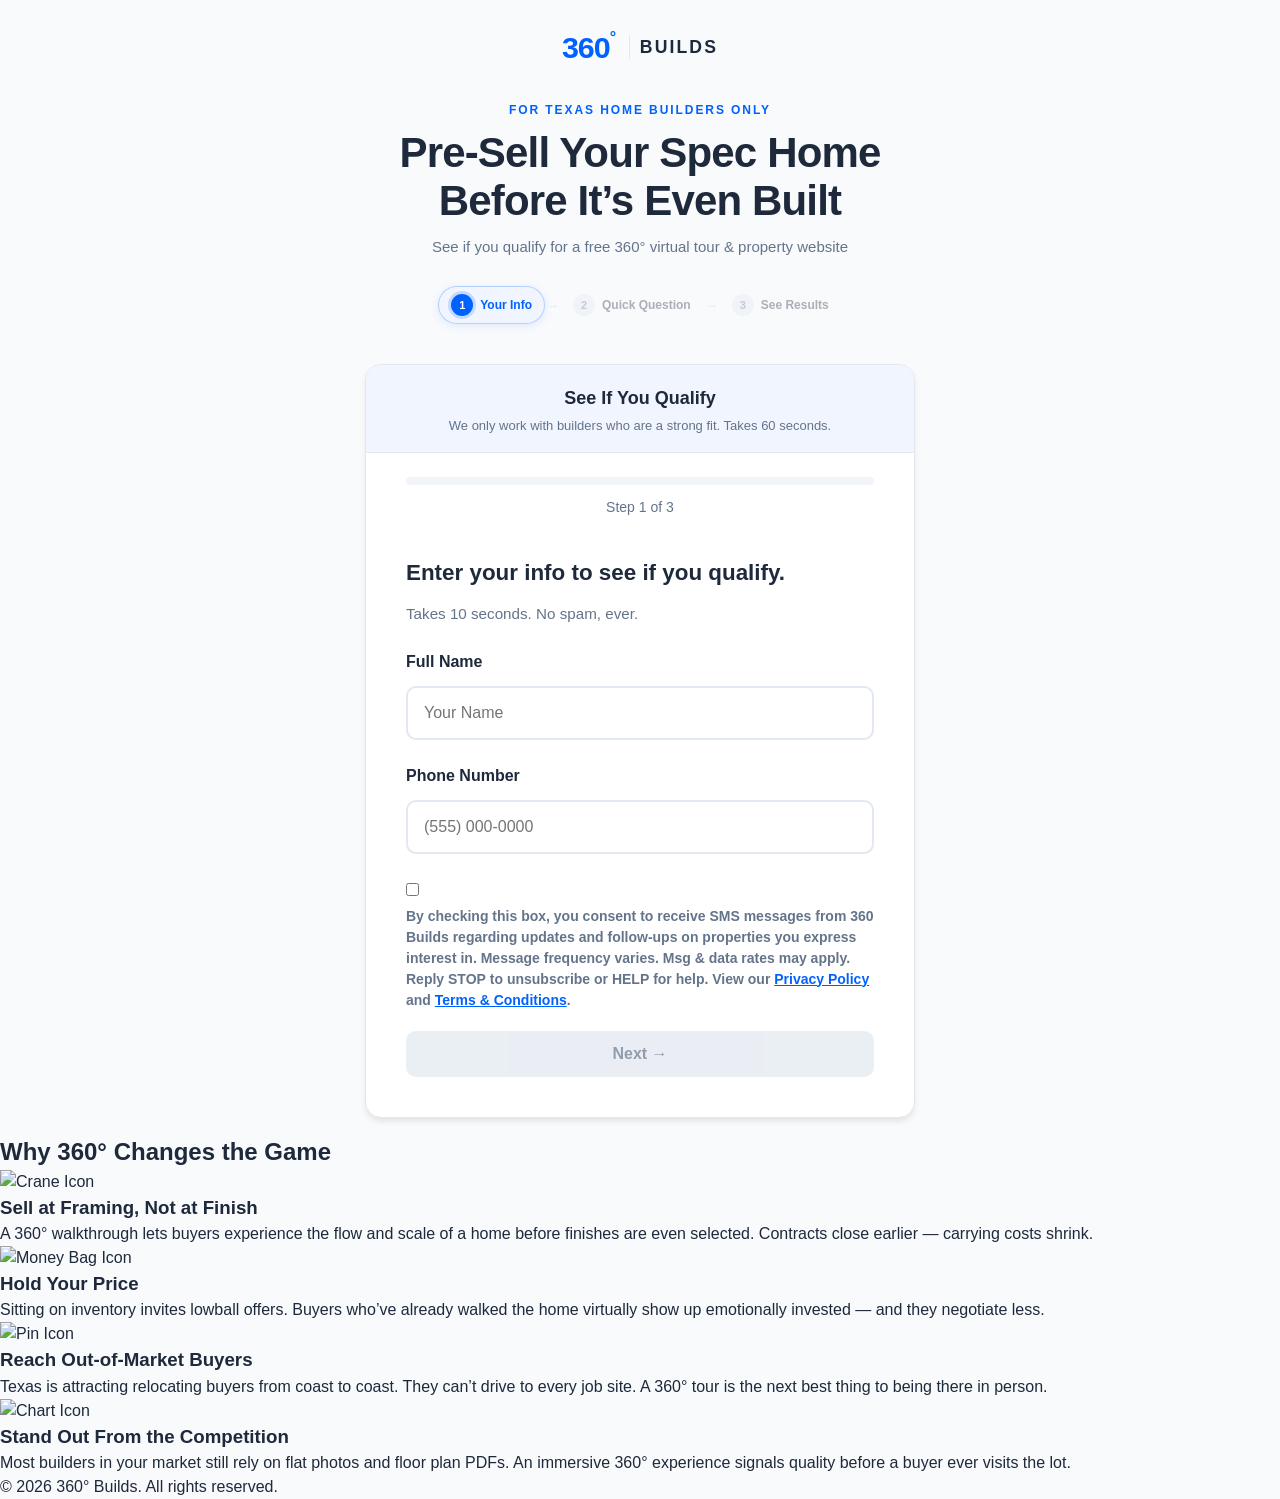
==== commit f7933767: "Update HTML for Google Tag Manager and SMS opt-in" ====
--- a/index.html
+++ b/index.html
@@ -14,8 +14,8 @@
     <script>
         window.dataLayer = window.dataLayer || [];
         function gtag(){dataLayer.push(arguments);}
-        gtag('js', new Date());
-        gtag('config', 'G-JKLEK6QQDY');
+        gtag("js", new Date());
+        gtag("config", "G-JKLEK6QQDY");
     </script>
 
     <!-- Meta Pixel Code -->
@@ -25,14 +25,14 @@
                 n.callMethod ?
                     n.callMethod.apply(n, arguments) : n.queue.push(arguments)
             };
-            if (!f._fbq) f._fbq = n; n.push = n; n.loaded = !0; n.version = '2.0';
+            if (!f._fbq) f._fbq = n; n.push = n; n.loaded = !0; n.version = "2.0";
             n.queue = []; t = b.createElement(e); t.async = !0;
             t.src = v; s = b.getElementsByTagName(e)[0];
             s.parentNode.insertBefore(t, s)
-        }(window, document, 'script',
-            'https://connect.facebook.net/en_US/fbevents.js');
-        fbq('init', '854197977632425');
-        fbq('track', 'PageView');
+        }(window, document, "script",
+            "https://connect.facebook.net/en_US/fbevents.js");
+        fbq("init", "854197977632425");
+        fbq("track", "PageView");
     </script>
     <noscript>
         <img height="1" width="1" style="display:none"
@@ -82,7 +82,7 @@
         }
 
         .journey-step.done .journey-num::after {
-            content: '✓';
+            content: "✓";
             font-size: 10px;
             font-weight: 800;
         }
@@ -285,7 +285,38 @@
                             <input type="tel" id="userPhone" name="userPhone" placeholder="(555) 000-0000" required class="text-input">
                         </div>
 
+                        <div class="form-group checkbox-group">
+                            <input type="checkbox" id="smsOptIn" name="smsOptIn">
+                            <label for="smsOptIn" class="checkbox-label">
+                                By checking this box, you consent to receive SMS messages from 360 Builds regarding updates and follow-ups on properties you express interest in. Message frequency varies. Msg & data rates may apply. Reply <strong>STOP</strong> to unsubscribe or <strong>HELP</strong> for help. View our <a href="https://licho09.github.io/360-Builds/privacy-policy.html">Privacy Policy</a> and <a href="https://licho09.github.io/360-Builds/terms.html">Terms & Conditions</a>.
+                            </label>
+                        </div>
+
                         <button type="button" class="btn btn-primary btn-block btn-disabled" disabled onclick="nextStep(1)">Next &rarr;</button>
+
+<style>
+    .checkbox-group {
+        display: flex;
+        align-items: flex-start;
+        margin-bottom: 20px;
+    }
+
+    .checkbox-group input[type="checkbox"] {
+        margin-right: 10px;
+        margin-top: 5px; /* Align checkbox with the first line of text */
+    }
+
+    .checkbox-group .checkbox-label {
+        font-size: 14px;
+        color: var(--text-muted);
+        line-height: 1.5;
+    }
+
+    .checkbox-group .checkbox-label a {
+        color: var(--primary-color);
+        text-decoration: underline;
+    }
+</style>
                     </div>
 
                     <!-- Step 2: Completion Timeline -->
@@ -313,36 +344,41 @@
                                 <span class="radio-label">Just starting / framing</span>
                             </label>
                         </div>
-                        <div class="form-buttons">
-                            <button type="button" class="btn btn-secondary" onclick="goBack(2)">Back</button>
-                            <button type="button" class="btn btn-primary btn-disabled" disabled onclick="showBooking()">See My Results &rarr;</button>
+                        <div class="form-actions">
+                            <button type="button" class="btn btn-secondary" onclick="prevStep(2)">Back</button>
+                            <button type="button" class="btn btn-primary btn-disabled" disabled onclick="nextStep(2)">See My Results &rarr;</button>
                         </div>
                     </div>
 
-                    <!-- Results Step -->
-                    <div class="form-step" id="stepBooking">
-                        <div class="booking-result">
-                            <h2 class="booking-result-title">You Qualify. Here&rsquo;s What Happens Next.</h2>
-                            <p class="booking-result-sub">Every day your home sits unsold costs you money. On this free call we&rsquo;ll show you how to fix that.</p>
-                            <div class="booking-bullets">
-                                <div class="booking-bullet-item">👀 See a live demo of what your property website will look like</div>
-                                <div class="booking-bullet-item">📲 Learn how buyers will find and tour your home before it&rsquo;s finished</div>
-                                <div class="booking-bullet-item">🎯 See exactly how we capture leads on autopilot for your build</div>
+                    <!-- Step 3: Results -->
+                    <div class="form-step" id="step3">
+                        <h2 class="step-title">You Qualify. Here's What Happens Next.</h2>
+                        <p class="step-subtitle">Every day your home sits unsold costs you money. On this free call we'll show you how to fix that.</p>
+
+                        <div class="results-list">
+                            <div class="result-item">
+                                <img src="assets/icons/icon-video.svg" alt="Video Icon">
+                                <p>See a live demo of what your property website will look like</p>
                             </div>
-
-                            <!-- 360° Tour Preview (reward for completing quiz) -->
-                            <div style="margin-bottom:20px;">
-                                <p style="font-size:11px;font-weight:800;letter-spacing:0.12em;text-transform:uppercase;color:var(--primary-color);margin-bottom:8px;text-align:left;">🏠 This is what your buyers will experience</p>
-                                <div style="border-radius:12px;overflow:hidden;border:1px solid var(--border-color);box-shadow:0 4px 16px rgba(0,98,254,0.08);">
-                                    <iframe src="https://panorama.homestyler.com/v2?m=p&id=ovZe3kZsZMKaK9yVzbCYyW&locale=en_US" allowfullscreen loading="lazy" style="width:100%;height:240px;border:none;display:block;"></iframe>
-                                    <div style="font-size:12px;color:var(--text-muted);text-align:center;padding:8px 12px;background:var(--accent-bg);border-top:1px solid var(--border-color);">Live 360° walkthrough — drag to explore</div>
-                                </div>
+                            <div class="result-item">
+                                <img src="assets/icons/icon-house.svg" alt="House Icon">
+                                <p>Learn how buyers will find and tour your home before it's finished</p>
                             </div>
-
-                            <button type="button" class="btn btn-booking-gold btn-block" onclick="window.location.href='booking.html'">
-                                Book My Free Strategy Call &rarr;
-                            </button>
-                            <p class="booking-trust-line">No sales pressure &middot; 30-min Zoom call &middot; Texas builders only</p>
+                            <div class="result-item">
+                                <img src="assets/icons/icon-chart.svg" alt="Chart Icon">
+                                <p>See exactly how we capture leads on autopilot for your build</p>
+                            </div>
+                        </div>
+
+                        <p class="panorama-label">This is what your buyers will experience</p>
+                        <div class="panorama-preview">
+                            <iframe src="https://momento360.com/e/uc/6179313264424317a224675546200230?utm_campaign=embed&utm_source=other&heading=0&pitch=0&field-of-view=75&size=medium&display-plan=true" allowfullscreen></iframe>
+                            <p class="panorama-caption">Live 360° walkthrough — drag to explore</p>
+                        </div>
+
+                        <div class="form-actions">
+                            <button type="button" class="btn btn-primary btn-block" onclick="bookCall()">Book My Free Strategy Call &rarr;</button>
+                            <p class="form-note">No sales pressure · 30-min Zoom call · Texas builders only</p>
                         </div>
                     </div>
 
@@ -350,54 +386,187 @@
             </div>
         </main>
 
-        <!-- Confetti Canvas -->
-        <canvas id="confettiCanvas" class="confetti-canvas"></canvas>
-
-        <section class="value-section">
-            <div class="value-inner">
-                <div class="section-label">Why 360&deg; Changes the Game</div>
-                <div class="value-cards">
-                    <div class="value-card">
-                        <span class="value-card-icon">🏗️</span>
-                        <div class="value-card-title">Sell at Framing, Not at Finish</div>
-                        <p class="value-card-text">A 360&deg; walkthrough lets buyers experience the flow and scale of a
-                            home before finishes are even selected. Contracts close earlier &mdash; carrying costs
-                            shrink.</p>
-                    </div>
-                    <div class="value-card">
-                        <span class="value-card-icon">💰</span>
-                        <div class="value-card-title">Hold Your Price</div>
-                        <p class="value-card-text">Sitting on inventory invites lowball offers. Buyers who&rsquo;ve
-                            already walked the home virtually show up emotionally invested &mdash; and they negotiate
-                            less.</p>
-                    </div>
-                    <div class="value-card">
-                        <span class="value-card-icon">📍</span>
-                        <div class="value-card-title">Reach Out-of-Market Buyers</div>
-                        <p class="value-card-text">Texas is attracting relocating buyers from coast to coast. They
-                            can&rsquo;t drive to every job site. A 360&deg; tour is the next best thing to being there
-                            in person.</p>
-                    </div>
-                    <div class="value-card">
-                        <span class="value-card-icon">📈</span>
-                        <div class="value-card-title">Stand Out From the Competition</div>
-                        <p class="value-card-text">Most builders in your market still rely on flat photos and floor plan
-                            PDFs. An immersive 360&deg; experience signals quality before a buyer ever visits the lot.
-                        </p>
-                    </div>
+        <section class="why-360-section">
+            <h2 class="section-title">Why 360&deg; Changes the Game</h2>
+            <div class="why-360-grid">
+                <div class="why-360-item">
+                    <img src="assets/icons/icon-crane.svg" alt="Crane Icon">
+                    <h3>Sell at Framing, Not at Finish</h3>
+                    <p>A 360&deg; walkthrough lets buyers experience the flow and scale of a home before finishes are even selected. Contracts close earlier &mdash; carrying costs shrink.</p>
+                </div>
+                <div class="why-360-item">
+                    <img src="assets/icons/icon-money.svg" alt="Money Bag Icon">
+                    <h3>Hold Your Price</h3>
+                    <p>Sitting on inventory invites lowball offers. Buyers who&rsquo;ve already walked the home virtually show up emotionally invested &mdash; and they negotiate less.</p>
+                </div>
+                <div class="why-360-item">
+                    <img src="assets/icons/icon-pin.svg" alt="Pin Icon">
+                    <h3>Reach Out-of-Market Buyers</h3>
+                    <p>Texas is attracting relocating buyers from coast to coast. They can&rsquo;t drive to every job site. A 360&deg; tour is the next best thing to being there in person.</p>
+                </div>
+                <div class="why-360-item">
+                    <img src="assets/icons/icon-chart-alt.svg" alt="Chart Icon">
+                    <h3>Stand Out From the Competition</h3>
+                    <p>Most builders in your market still rely on flat photos and floor plan PDFs. An immersive 360&deg; experience signals quality before a buyer ever visits the lot.</p>
                 </div>
             </div>
         </section>
 
-        <footer class="simple-footer">
+        <footer>
             <p>&copy; 2026 360&deg; Builds. All rights reserved.</p>
         </footer>
+
     </div>
 
-    <!-- Mobile Sticky Footer -->
-    <div class="mobile-sticky-footer" id="mobileStickyFooter"></div>
-
-    <script src="main.js"></script>
+    <script>
+        const form = document.getElementById("applicationForm");
+        const steps = document.querySelectorAll(".form-step");
+        const progressSteps = document.querySelectorAll(".journey-step");
+        const progressBar = document.getElementById("progressBar");
+        const currentStepSpan = document.getElementById("currentStep");
+        const totalStepsSpan = document.getElementById("totalSteps");
+        const qualifyHeader = document.getElementById("qualifyHeader");
+
+        let currentStep = 0;
+        const totalSteps = steps.length;
+
+        totalStepsSpan.textContent = totalSteps;
+
+        function updateProgress() {
+            progressBar.style.width = `${(currentStep / (totalSteps - 1)) * 100}%`;
+            progressSteps.forEach((step, index) => {
+                if (index === currentStep) {
+                    step.classList.add("active");
+                } else {
+                    step.classList.remove("active");
+                }
+                if (index < currentStep) {
+                    step.classList.add("done");
+                } else {
+                    step.classList.remove("done");
+                }
+            });
+            currentStepSpan.textContent = currentStep + 1;
+
+            // Hide qualify header on step 3
+            if (currentStep === 2) {
+                qualifyHeader.style.display = "none";
+            } else {
+                qualifyHeader.style.display = "block";
+            }
+        }
+
+        function showStep(stepIndex) {
+            steps.forEach((step, index) => {
+                if (index === stepIndex) {
+                    step.classList.add("active");
+                } else {
+                    step.classList.remove("active");
+                }
+            });
+            currentStep = stepIndex;
+            updateProgress();
+        }
+
+        function nextStep(stepIndex) {
+            if (stepIndex === 1) {
+                const userName = document.getElementById("userName");
+                const userPhone = document.getElementById("userPhone");
+                const smsOptIn = document.getElementById("smsOptIn");
+                if (!userName.value || !userPhone.value || !smsOptIn.checked) {
+                    alert("Please fill in all fields and agree to receive SMS messages.");
+                    return;
+                }
+
+                // Track lead with Facebook Pixel
+                fbq("track", "Lead");
+
+                // Send data to Formspree
+                const formData = new FormData();
+                formData.append("Name", userName.value);
+                formData.append("Phone", userPhone.value);
+                formData.append("SMS Opt-in", smsOptIn.checked ? "Yes" : "No");
+
+                fetch("https://formspree.io/f/xeqyvvgd", {
+                    method: "POST",
+                    body: formData,
+                    headers: {
+                        "Accept": "application/json"
+                    }
+                }).then(response => {
+                    if (response.ok) {
+                        console.log("Formspree submission successful");
+                    } else {
+                        console.error("Formspree submission failed");
+                    }
+                }).catch(error => {
+                    console.error("Error submitting to Formspree:", error);
+                });
+            }
+
+            if (currentStep < totalSteps - 1) {
+                showStep(currentStep + 1);
+            }
+        }
+
+        function prevStep(stepIndex) {
+            if (currentStep > 0) {
+                showStep(currentStep - 1);
+            }
+        }
+
+        // Form validation for Step 1
+        const userNameInput = document.getElementById("userName");
+        const userPhoneInput = document.getElementById("userPhone");
+        const smsOptInCheckbox = document.getElementById("smsOptIn");
+        const nextButtonStep1 = document.querySelector("#step1 .btn-primary");
+
+        function validateStep1() {
+            if (userNameInput.value && userPhoneInput.value && smsOptInCheckbox.checked) {
+                nextButtonStep1.disabled = false;
+                nextButtonStep1.classList.remove("btn-disabled");
+            } else {
+                nextButtonStep1.disabled = true;
+                nextButtonStep1.classList.add("btn-disabled");
+            }
+        }
+
+        userNameInput.addEventListener("input", validateStep1);
+        userPhoneInput.addEventListener("input", validateStep1);
+        smsOptInCheckbox.addEventListener("change", validateStep1);
+
+        // Form validation for Step 2
+        const completionDateRadios = document.querySelectorAll("input[name='completionDate']");
+        const nextButtonStep2 = document.querySelector("#step2 .btn-primary");
+
+        function validateStep2() {
+            let isChecked = false;
+            completionDateRadios.forEach(radio => {
+                if (radio.checked) {
+                    isChecked = true;
+                }
+            });
+            if (isChecked) {
+                nextButtonStep2.disabled = false;
+                nextButtonStep2.classList.remove("btn-disabled");
+            } else {
+                nextButtonStep2.disabled = true;
+                nextButtonStep2.classList.add("btn-disabled");
+            }
+        }
+
+        completionDateRadios.forEach(radio => {
+            radio.addEventListener("change", validateStep2);
+        });
+
+        // Initial update
+        updateProgress();
+
+        function bookCall() {
+            // Placeholder for booking call functionality
+            alert("Booking call functionality would go here!");
+        }
+    </script>
 </body>
 
 </html>
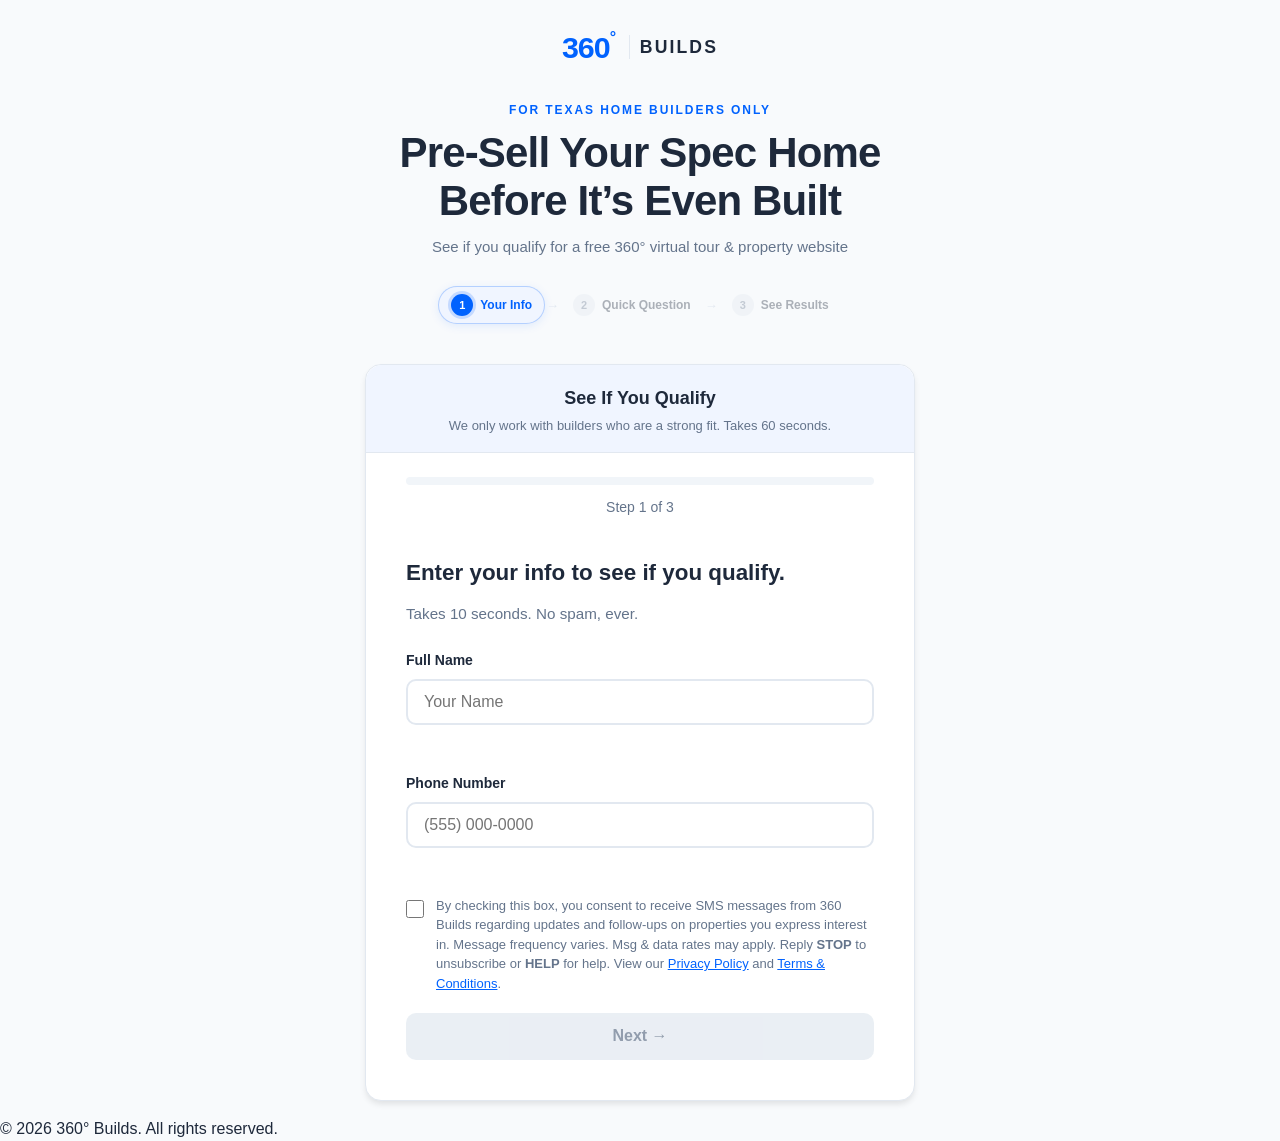
==== commit 16a9c0a8: "Add SMS compliance section and update form styles" ====
--- a/index.html
+++ b/index.html
@@ -211,6 +211,64 @@
                 height: 220px;
             }
         }
+
+        /* SMS Compliance Styles */
+        .sms-compliance-group {
+            display: flex;
+            align-items: flex-start;
+            margin-top: 20px;
+            margin-bottom: 20px;
+            text-align: left;
+        }
+
+        .sms-compliance-group input[type="checkbox"] {
+            margin-right: 12px;
+            margin-top: 4px;
+            width: 18px;
+            height: 18px;
+            flex-shrink: 0;
+            cursor: pointer;
+        }
+
+        .sms-compliance-label {
+            font-size: 13px;
+            color: var(--text-muted);
+            line-height: 1.5;
+            cursor: pointer;
+        }
+
+        .sms-compliance-label a {
+            color: var(--primary-color);
+            text-decoration: underline;
+        }
+
+        /* Fix for form group spacing */
+        .form-group {
+            margin-bottom: 1.5rem;
+            text-align: left;
+        }
+
+        .field-label {
+            display: block;
+            font-size: 14px;
+            font-weight: 600;
+            margin-bottom: 8px;
+            color: var(--text-main);
+        }
+
+        .text-input {
+            width: 100%;
+            padding: 12px 16px;
+            border: 2px solid var(--border-color);
+            border-radius: 10px;
+            font-size: 16px;
+            transition: border-color 0.2s;
+        }
+
+        .text-input:focus {
+            outline: none;
+            border-color: var(--primary-color);
+        }
     </style>
 </head>
 
@@ -249,8 +307,6 @@
             </div>
         </div>
 
-
-
         <main class="question-container">
             <div class="form-wrapper" id="formWrapper">
 
@@ -270,7 +326,7 @@
 
                 <form id="applicationForm">
 
-                    <!-- Step 1: Contact Info (captured immediately) -->
+                    <!-- Step 1: Contact Info -->
                     <div class="form-step active" id="step1">
                         <h2 class="step-title">Enter your info to see if you qualify.</h2>
                         <p class="step-subtitle">Takes 10 seconds. No spam, ever.</p>
@@ -285,38 +341,15 @@
                             <input type="tel" id="userPhone" name="userPhone" placeholder="(555) 000-0000" required class="text-input">
                         </div>
 
-                        <div class="form-group checkbox-group">
+                        <!-- SMS Compliance Checkbox -->
+                        <div class="sms-compliance-group">
                             <input type="checkbox" id="smsOptIn" name="smsOptIn">
-                            <label for="smsOptIn" class="checkbox-label">
-                                By checking this box, you consent to receive SMS messages from 360 Builds regarding updates and follow-ups on properties you express interest in. Message frequency varies. Msg & data rates may apply. Reply <strong>STOP</strong> to unsubscribe or <strong>HELP</strong> for help. View our <a href="https://licho09.github.io/360-Builds/privacy-policy.html">Privacy Policy</a> and <a href="https://licho09.github.io/360-Builds/terms.html">Terms & Conditions</a>.
+                            <label for="smsOptIn" class="sms-compliance-label">
+                                By checking this box, you consent to receive SMS messages from 360 Builds regarding updates and follow-ups on properties you express interest in. Message frequency varies. Msg & data rates may apply. Reply <strong>STOP</strong> to unsubscribe or <strong>HELP</strong> for help. View our <a href="https://licho09.github.io/360-Builds/privacy-policy.html" target="_blank">Privacy Policy</a> and <a href="https://licho09.github.io/360-Builds/terms.html" target="_blank">Terms & Conditions</a>.
                             </label>
                         </div>
 
-                        <button type="button" class="btn btn-primary btn-block btn-disabled" disabled onclick="nextStep(1)">Next &rarr;</button>
-
-<style>
-    .checkbox-group {
-        display: flex;
-        align-items: flex-start;
-        margin-bottom: 20px;
-    }
-
-    .checkbox-group input[type="checkbox"] {
-        margin-right: 10px;
-        margin-top: 5px; /* Align checkbox with the first line of text */
-    }
-
-    .checkbox-group .checkbox-label {
-        font-size: 14px;
-        color: var(--text-muted);
-        line-height: 1.5;
-    }
-
-    .checkbox-group .checkbox-label a {
-        color: var(--primary-color);
-        text-decoration: underline;
-    }
-</style>
+                        <button type="button" id="nextBtn1" class="btn btn-primary btn-block btn-disabled" disabled onclick="nextStep(1)">Next &rarr;</button>
                     </div>
 
                     <!-- Step 2: Completion Timeline -->
@@ -344,9 +377,9 @@
                                 <span class="radio-label">Just starting / framing</span>
                             </label>
                         </div>
-                        <div class="form-actions">
-                            <button type="button" class="btn btn-secondary" onclick="prevStep(2)">Back</button>
-                            <button type="button" class="btn btn-primary btn-disabled" disabled onclick="nextStep(2)">See My Results &rarr;</button>
+                        <div class="form-buttons">
+                            <button type="button" class="btn btn-secondary" onclick="prevStep()">Back</button>
+                            <button type="button" id="nextBtn2" class="btn btn-primary btn-disabled" disabled onclick="nextStep(2)">See My Results &rarr;</button>
                         </div>
                     </div>
 
@@ -355,21 +388,6 @@
                         <h2 class="step-title">You Qualify. Here's What Happens Next.</h2>
                         <p class="step-subtitle">Every day your home sits unsold costs you money. On this free call we'll show you how to fix that.</p>
 
-                        <div class="results-list">
-                            <div class="result-item">
-                                <img src="assets/icons/icon-video.svg" alt="Video Icon">
-                                <p>See a live demo of what your property website will look like</p>
-                            </div>
-                            <div class="result-item">
-                                <img src="assets/icons/icon-house.svg" alt="House Icon">
-                                <p>Learn how buyers will find and tour your home before it's finished</p>
-                            </div>
-                            <div class="result-item">
-                                <img src="assets/icons/icon-chart.svg" alt="Chart Icon">
-                                <p>See exactly how we capture leads on autopilot for your build</p>
-                            </div>
-                        </div>
-
                         <p class="panorama-label">This is what your buyers will experience</p>
                         <div class="panorama-preview">
                             <iframe src="https://momento360.com/e/uc/6179313264424317a224675546200230?utm_campaign=embed&utm_source=other&heading=0&pitch=0&field-of-view=75&size=medium&display-plan=true" allowfullscreen></iframe>
@@ -378,7 +396,7 @@
 
                         <div class="form-actions">
                             <button type="button" class="btn btn-primary btn-block" onclick="bookCall()">Book My Free Strategy Call &rarr;</button>
-                            <p class="form-note">No sales pressure · 30-min Zoom call · Texas builders only</p>
+                            <p class="hero-subtext" style="font-size: 12px; margin-top: 15px;">No sales pressure · 30-min Zoom call · Texas builders only</p>
                         </div>
                     </div>
 
@@ -386,32 +404,6 @@
             </div>
         </main>
 
-        <section class="why-360-section">
-            <h2 class="section-title">Why 360&deg; Changes the Game</h2>
-            <div class="why-360-grid">
-                <div class="why-360-item">
-                    <img src="assets/icons/icon-crane.svg" alt="Crane Icon">
-                    <h3>Sell at Framing, Not at Finish</h3>
-                    <p>A 360&deg; walkthrough lets buyers experience the flow and scale of a home before finishes are even selected. Contracts close earlier &mdash; carrying costs shrink.</p>
-                </div>
-                <div class="why-360-item">
-                    <img src="assets/icons/icon-money.svg" alt="Money Bag Icon">
-                    <h3>Hold Your Price</h3>
-                    <p>Sitting on inventory invites lowball offers. Buyers who&rsquo;ve already walked the home virtually show up emotionally invested &mdash; and they negotiate less.</p>
-                </div>
-                <div class="why-360-item">
-                    <img src="assets/icons/icon-pin.svg" alt="Pin Icon">
-                    <h3>Reach Out-of-Market Buyers</h3>
-                    <p>Texas is attracting relocating buyers from coast to coast. They can&rsquo;t drive to every job site. A 360&deg; tour is the next best thing to being there in person.</p>
-                </div>
-                <div class="why-360-item">
-                    <img src="assets/icons/icon-chart-alt.svg" alt="Chart Icon">
-                    <h3>Stand Out From the Competition</h3>
-                    <p>Most builders in your market still rely on flat photos and floor plan PDFs. An immersive 360&deg; experience signals quality before a buyer ever visits the lot.</p>
-                </div>
-            </div>
-        </section>
-
         <footer>
             <p>&copy; 2026 360&deg; Builds. All rights reserved.</p>
         </footer>
@@ -419,36 +411,30 @@
     </div>
 
     <script>
-        const form = document.getElementById("applicationForm");
         const steps = document.querySelectorAll(".form-step");
         const progressSteps = document.querySelectorAll(".journey-step");
         const progressBar = document.getElementById("progressBar");
         const currentStepSpan = document.getElementById("currentStep");
-        const totalStepsSpan = document.getElementById("totalSteps");
         const qualifyHeader = document.getElementById("qualifyHeader");
 
         let currentStep = 0;
         const totalSteps = steps.length;
-
-        totalStepsSpan.textContent = totalSteps;
 
         function updateProgress() {
             progressBar.style.width = `${(currentStep / (totalSteps - 1)) * 100}%`;
             progressSteps.forEach((step, index) => {
                 if (index === currentStep) {
                     step.classList.add("active");
+                    step.classList.remove("done");
+                } else if (index < currentStep) {
+                    step.classList.add("done");
+                    step.classList.remove("active");
                 } else {
-                    step.classList.remove("active");
-                }
-                if (index < currentStep) {
-                    step.classList.add("done");
-                } else {
-                    step.classList.remove("done");
+                    step.classList.remove("active", "done");
                 }
             });
             currentStepSpan.textContent = currentStep + 1;
 
-            // Hide qualify header on step 3
             if (currentStep === 2) {
                 qualifyHeader.style.display = "none";
             } else {
@@ -458,114 +444,75 @@
 
         function showStep(stepIndex) {
             steps.forEach((step, index) => {
-                if (index === stepIndex) {
-                    step.classList.add("active");
-                } else {
-                    step.classList.remove("active");
-                }
+                step.classList.toggle("active", index === stepIndex);
             });
             currentStep = stepIndex;
             updateProgress();
-        }
-
-        function nextStep(stepIndex) {
-            if (stepIndex === 1) {
-                const userName = document.getElementById("userName");
-                const userPhone = document.getElementById("userPhone");
-                const smsOptIn = document.getElementById("smsOptIn");
-                if (!userName.value || !userPhone.value || !smsOptIn.checked) {
-                    alert("Please fill in all fields and agree to receive SMS messages.");
-                    return;
-                }
-
-                // Track lead with Facebook Pixel
-                fbq("track", "Lead");
-
-                // Send data to Formspree
+            window.scrollTo(0, 0);
+        }
+
+        function nextStep(stepNum) {
+            if (stepNum === 1) {
+                const name = document.getElementById("userName").value;
+                const phone = document.getElementById("userPhone").value;
+                const optIn = document.getElementById("smsOptIn").checked;
+
+                // Track Lead
+                if (typeof fbq === "function") fbq("track", "Lead");
+
+                // Submit to Formspree
                 const formData = new FormData();
-                formData.append("Name", userName.value);
-                formData.append("Phone", userPhone.value);
-                formData.append("SMS Opt-in", smsOptIn.checked ? "Yes" : "No");
+                formData.append("Name", name);
+                formData.append("Phone", phone);
+                formData.append("SMS_Consent", optIn ? "Accepted" : "Declined");
 
                 fetch("https://formspree.io/f/xeqyvvgd", {
                     method: "POST",
                     body: formData,
-                    headers: {
-                        "Accept": "application/json"
-                    }
-                }).then(response => {
-                    if (response.ok) {
-                        console.log("Formspree submission successful");
-                    } else {
-                        console.error("Formspree submission failed");
-                    }
-                }).catch(error => {
-                    console.error("Error submitting to Formspree:", error);
+                    headers: { "Accept": "application/json" }
                 });
             }
-
-            if (currentStep < totalSteps - 1) {
-                showStep(currentStep + 1);
-            }
-        }
-
-        function prevStep(stepIndex) {
-            if (currentStep > 0) {
-                showStep(currentStep - 1);
-            }
-        }
-
-        // Form validation for Step 1
-        const userNameInput = document.getElementById("userName");
-        const userPhoneInput = document.getElementById("userPhone");
-        const smsOptInCheckbox = document.getElementById("smsOptIn");
-        const nextButtonStep1 = document.querySelector("#step1 .btn-primary");
+            showStep(currentStep + 1);
+        }
+
+        function prevStep() {
+            showStep(currentStep - 1);
+        }
+
+        // Validation Step 1
+        const nameInp = document.getElementById("userName");
+        const phoneInp = document.getElementById("userPhone");
+        const optInChk = document.getElementById("smsOptIn");
+        const nextBtn1 = document.getElementById("nextBtn1");
 
         function validateStep1() {
-            if (userNameInput.value && userPhoneInput.value && smsOptInCheckbox.checked) {
-                nextButtonStep1.disabled = false;
-                nextButtonStep1.classList.remove("btn-disabled");
-            } else {
-                nextButtonStep1.disabled = true;
-                nextButtonStep1.classList.add("btn-disabled");
-            }
-        }
-
-        userNameInput.addEventListener("input", validateStep1);
-        userPhoneInput.addEventListener("input", validateStep1);
-        smsOptInCheckbox.addEventListener("change", validateStep1);
-
-        // Form validation for Step 2
-        const completionDateRadios = document.querySelectorAll("input[name='completionDate']");
-        const nextButtonStep2 = document.querySelector("#step2 .btn-primary");
-
-        function validateStep2() {
-            let isChecked = false;
-            completionDateRadios.forEach(radio => {
-                if (radio.checked) {
-                    isChecked = true;
-                }
+            const isValid = nameInp.value.trim().length > 0 && 
+                          phoneInp.value.trim().length > 0 && 
+                          optInChk.checked;
+            nextBtn1.disabled = !isValid;
+            nextBtn1.classList.toggle("btn-disabled", !isValid);
+        }
+
+        nameInp.addEventListener("input", validateStep1);
+        phoneInp.addEventListener("input", validateStep1);
+        optInChk.addEventListener("change", validateStep1);
+
+        // Validation Step 2
+        const radios = document.querySelectorAll('input[name="completionDate"]');
+        const nextBtn2 = document.getElementById("nextBtn2");
+
+        radios.forEach(r => {
+            r.addEventListener("change", () => {
+                nextBtn2.disabled = false;
+                nextBtn2.classList.remove("btn-disabled");
             });
-            if (isChecked) {
-                nextButtonStep2.disabled = false;
-                nextButtonStep2.classList.remove("btn-disabled");
-            } else {
-                nextButtonStep2.disabled = true;
-                nextButtonStep2.classList.add("btn-disabled");
-            }
-        }
-
-        completionDateRadios.forEach(radio => {
-            radio.addEventListener("change", validateStep2);
         });
 
-        // Initial update
+        function bookCall() {
+            window.location.href = "https://calendly.com/360builds"; // Replace with your actual link
+        }
+
         updateProgress();
-
-        function bookCall() {
-            // Placeholder for booking call functionality
-            alert("Booking call functionality would go here!");
-        }
     </script>
 </body>
 
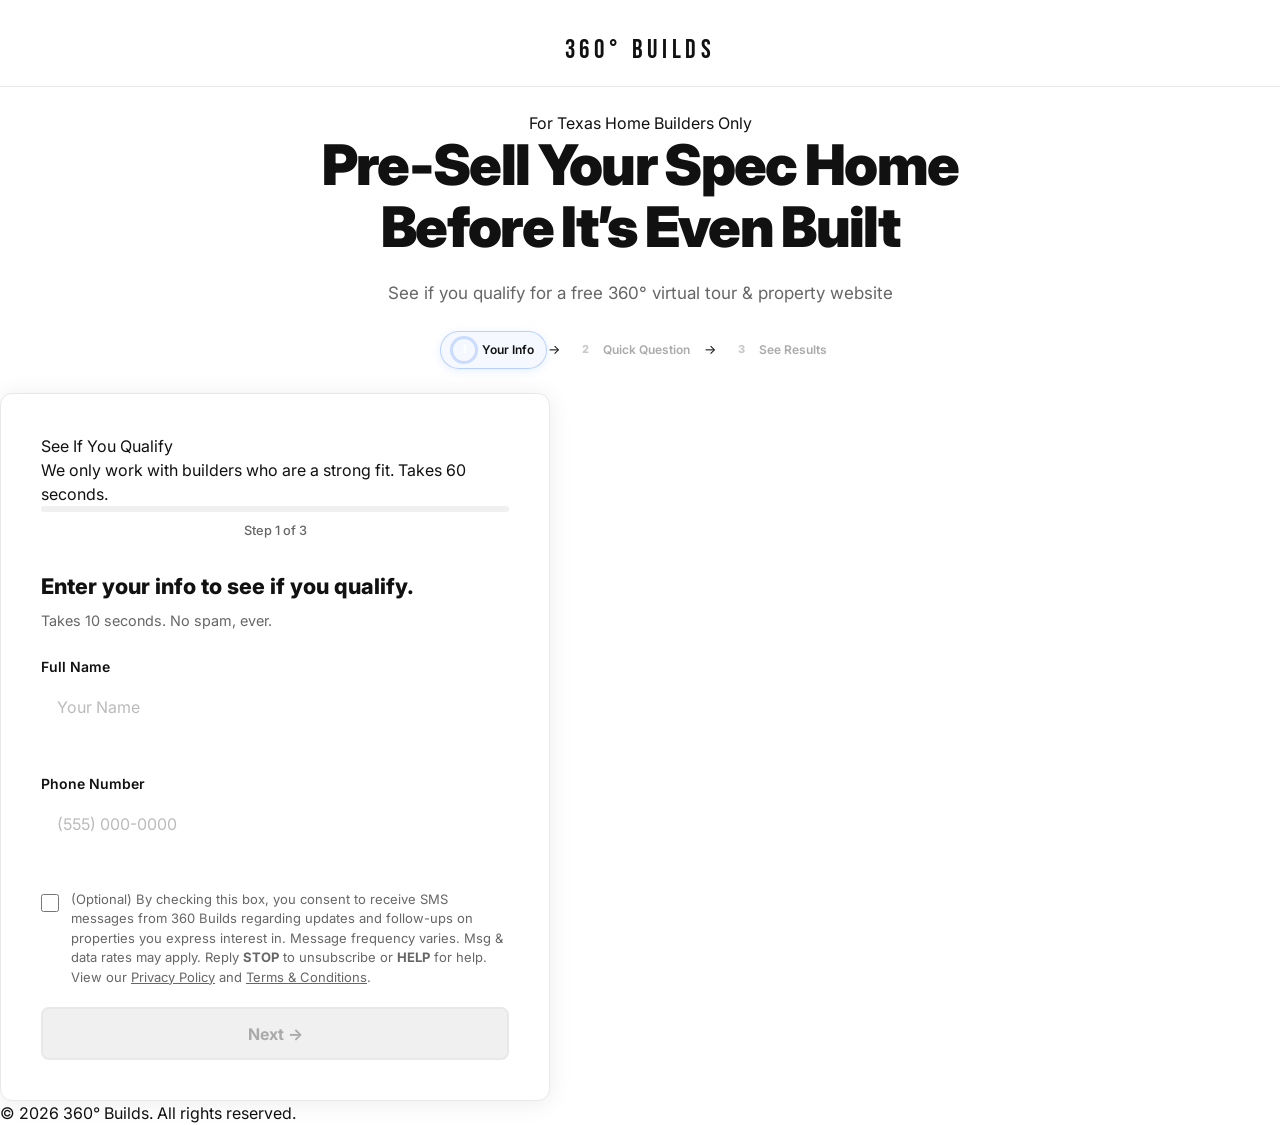
==== commit 9f472927: "Update index.html" ====
--- a/index.html
+++ b/index.html
@@ -341,11 +341,11 @@
                             <input type="tel" id="userPhone" name="userPhone" placeholder="(555) 000-0000" required class="text-input">
                         </div>
 
-                        <!-- SMS Compliance Checkbox -->
+                        <!-- SMS Compliance Checkbox (Optional) -->
                         <div class="sms-compliance-group">
                             <input type="checkbox" id="smsOptIn" name="smsOptIn">
                             <label for="smsOptIn" class="sms-compliance-label">
-                                By checking this box, you consent to receive SMS messages from 360 Builds regarding updates and follow-ups on properties you express interest in. Message frequency varies. Msg & data rates may apply. Reply <strong>STOP</strong> to unsubscribe or <strong>HELP</strong> for help. View our <a href="https://licho09.github.io/360-Builds/privacy-policy.html" target="_blank">Privacy Policy</a> and <a href="https://licho09.github.io/360-Builds/terms.html" target="_blank">Terms & Conditions</a>.
+                                (Optional) By checking this box, you consent to receive SMS messages from 360 Builds regarding updates and follow-ups on properties you express interest in. Message frequency varies. Msg & data rates may apply. Reply <strong>STOP</strong> to unsubscribe or <strong>HELP</strong> for help. View our <a href="https://licho09.github.io/360-Builds/privacy-policy.html" target="_blank">Privacy Policy</a> and <a href="https://licho09.github.io/360-Builds/terms.html" target="_blank">Terms & Conditions</a>.
                             </label>
                         </div>
 
@@ -395,7 +395,7 @@
                         </div>
 
                         <div class="form-actions">
-                            <button type="button" class="btn btn-primary btn-block" onclick="bookCall()">Book My Free Strategy Call &rarr;</button>
+                            <button type="button" class="btn btn-primary btn-block" onclick="goToBooking()">Book My Free Strategy Call &rarr;</button>
                             <p class="hero-subtext" style="font-size: 12px; margin-top: 15px;">No sales pressure · 30-min Zoom call · Texas builders only</p>
                         </div>
                     </div>
@@ -486,9 +486,9 @@
         const nextBtn1 = document.getElementById("nextBtn1");
 
         function validateStep1() {
+            // SMS Opt-in is now optional for compliance
             const isValid = nameInp.value.trim().length > 0 && 
-                          phoneInp.value.trim().length > 0 && 
-                          optInChk.checked;
+                          phoneInp.value.trim().length > 0;
             nextBtn1.disabled = !isValid;
             nextBtn1.classList.toggle("btn-disabled", !isValid);
         }
@@ -508,8 +508,8 @@
             });
         });
 
-        function bookCall() {
-            window.location.href = "https://calendly.com/360builds"; // Replace with your actual link
+        function goToBooking() {
+            window.location.href = "booking.html";
         }
 
         updateProgress();
--- a/styles.css
+++ b/styles.css
@@ -1,17 +1,20 @@
 /* ===========================
-   360° BUILDS - CLEAN LIGHT THEME
-   =========================== */
+   FOAM FLOW LEADS — MINIMAL CLEAN
+   =========================== */
+
+@import url('https://fonts.googleapis.com/css2?family=Bebas+Neue&family=Inter:wght@400;500;600;700;800;900&display=swap');
 
 :root {
-    --bg-color: #f8fafc;
+    --bg: #ffffff;
+    --text: #111111;
+    --text-muted: #666666;
+    --primary: #0062fe;
+    --highlight: #FFE566;
+    --highlight-dark: #f5d800;
+    --border: #e8e8e8;
     --card-bg: #ffffff;
-    --primary-color: #0062fe;
-    --primary-hover: #0050d4;
-    --text-main: #1e293b;
-    --text-muted: #64748b;
-    --border-color: #e2e8f0;
-    --accent-bg: #f0f5ff;
-    --progress-bg: #f1f5f9;
+    --accent-bg: #f5f8ff;
+    --progress-bg: #f0f0f0;
 }
 
 * {
@@ -21,11 +24,12 @@
 }
 
 body {
-    font-family: -apple-system, BlinkMacSystemFont, 'Segoe UI', Roboto, sans-serif;
-    background-color: var(--bg-color);
-    color: var(--text-main);
+    font-family: 'Inter', -apple-system, BlinkMacSystemFont, sans-serif;
+    background-color: var(--bg);
+    color: var(--text);
     line-height: 1.5;
     min-height: 100vh;
+    -webkit-font-smoothing: antialiased;
 }
 
 .app-container {
@@ -38,102 +42,130 @@
    HEADER
    =========================== */
 .simple-header {
-    padding: 2rem 1rem 1.5rem;
-    text-align: center;
-}
-
-.logo-text {
-    display: inline-flex;
-    align-items: center;
-    font-size: 1.1rem;
-    font-weight: 400;
-    letter-spacing: 0.04em;
-    color: var(--text-muted);
-    text-transform: uppercase;
-}
-
-.logo-text a {
-    display: inline-flex;
-    align-items: center;
+    padding: 2rem 1.5rem 1rem;
+    text-align: center;
+    border-bottom: 1px solid var(--border);
+}
+
+.logo-link {
     text-decoration: none;
     color: inherit;
-}
-
-.logo-number {
-    font-size: 1.9rem;
+    display: inline-block;
+}
+
+.logo-text {
+    font-family: 'Bebas Neue', sans-serif;
+    font-size: 1.6rem;
+    letter-spacing: 0.18em;
+    color: var(--text);
+    display: inline-block;
+}
+
+/* ===========================
+   HERO
+   =========================== */
+.hero-text {
+    text-align: center;
+    padding: 1.5rem 24px 1.5rem;
+    max-width: 700px;
+    margin: 0 auto;
+}
+
+.booking-hero {
+    padding: 2rem 24px 1.5rem;
+}
+
+.booking-step-tag {
+    display: inline-block;
+    background: #dcfce7;
+    color: #15803d;
+    font-size: 13px;
+    font-weight: 700;
+    padding: 6px 16px;
+    border-radius: 100px;
+    border: 1px solid #bbf7d0;
+    margin-bottom: 16px;
+}
+
+.hero-headline {
+    font-size: clamp(32px, 6vw, 56px);
     font-weight: 900;
-    color: var(--primary-color);
-    letter-spacing: -1px;
-    line-height: 1;
-    text-transform: none;
-}
-
-.logo-degree {
-    font-size: 1rem;
+    line-height: 1.1;
+    color: var(--text);
+    letter-spacing: -0.03em;
+    margin-bottom: 1.25rem;
+}
+
+.headline-highlight {
+    background-color: var(--highlight);
+    padding: 2px 8px;
+    border-radius: 4px;
+    display: inline;
+    line-height: 1.3;
+}
+
+.hero-subtext {
+    font-size: 17px;
+    color: var(--text-muted);
+    line-height: 1.65;
+    max-width: 560px;
+    margin: 0 auto;
+}
+
+.hero-subtext strong {
+    color: var(--text);
     font-weight: 700;
-    color: var(--primary-color);
-    position: relative;
-    top: -0.55em;
-    margin-right: 0.15em;
-}
-
-.logo-divider {
-    width: 1.5px;
-    height: 1.5rem;
-    background-color: var(--border-color);
-    margin: 0 0.6rem;
-    flex-shrink: 0;
-}
-
-.logo-word {
-    font-size: 1.1rem;
-    font-weight: 700;
-    color: var(--text-main);
-    letter-spacing: 0.12em;
-    text-transform: uppercase;
-}
-
-/* ===========================
-   HERO
-   =========================== */
-.hero-text {
-    text-align: center;
-    padding: 8px 24px 28px;
-}
-
-.hero-eyebrow {
+}
+
+/* ===========================
+   HERO CTA (index only)
+   =========================== */
+.hero-cta-wrap {
+    text-align: center;
+    padding: 2rem 1.5rem 0;
+}
+
+.btn-hero-cta {
     display: inline-block;
-    font-size: 12px;
-    font-weight: 600;
-    letter-spacing: 0.16em;
-    text-transform: uppercase;
-    color: var(--primary-color);
-    margin-bottom: 10px;
-}
-
-.hero-headline {
-    font-size: clamp(28px, 5vw, 42px);
+    background: var(--highlight);
+    color: var(--text);
+    font-size: 1.15rem;
     font-weight: 800;
-    line-height: 1.15;
-    color: var(--text-main);
-    letter-spacing: -0.02em;
-}
-
-.hero-subtext {
-    font-size: 15px;
-    color: var(--text-muted);
-    margin-top: 10px;
-}
-
-/* ===========================
-   FORM AREA
-   =========================== */
-.question-container {
-    flex: 1;
+    padding: 1.1rem 2.5rem;
+    border-radius: 6px;
+    border: 2.5px solid var(--text);
+    cursor: pointer;
+    transition: all 0.2s ease;
+    letter-spacing: 0.01em;
+    box-shadow: 4px 4px 0px var(--text);
+    font-family: 'Inter', sans-serif;
+}
+
+.btn-hero-cta:hover {
+    transform: translate(-2px, -2px);
+    box-shadow: 6px 6px 0px var(--text);
+}
+
+.btn-hero-cta:active {
+    transform: translate(2px, 2px);
+    box-shadow: 2px 2px 0px var(--text);
+}
+
+.hero-cta-sub {
+    margin-top: 0.85rem;
+    font-size: 13px;
+    color: var(--text-muted);
+    font-weight: 500;
+}
+
+/* ===========================
+   FORM SECTION (index only)
+   =========================== */
+.form-section {
+    padding: 3rem 1rem 2rem;
     display: flex;
-    align-items: flex-start;
-    justify-content: center;
-    padding: 1rem;
+    flex-direction: column;
+    align-items: center;
 }
 
 .form-wrapper {
@@ -141,57 +173,36 @@
     width: 100%;
     max-width: 550px;
     padding: 2.5rem;
-    border-radius: 16px;
-    box-shadow: 0 4px 6px -1px rgba(0, 0, 0, 0.1);
-    border: 1px solid var(--border-color);
+    border-radius: 12px;
+    box-shadow: 0 2px 24px rgba(0,0,0,0.08);
+    border: 1.5px solid var(--border);
     overflow: hidden;
 }
 
-.form-qualify-header {
-    text-align: center;
-    padding: 20px 24px 16px;
-    border-bottom: 1px solid var(--border-color);
-    background: var(--accent-bg);
-    border-radius: 16px 16px 0 0;
-    margin: -2.5rem -2.5rem 1.5rem -2.5rem;
-}
-
-.form-qualify-title {
-    font-size: 18px;
-    font-weight: 800;
-    color: var(--text-main);
-    margin-bottom: 4px;
-}
-
-.form-qualify-sub {
-    font-size: 13px;
-    color: var(--text-muted);
-}
-
 /* ===========================
    PROGRESS BAR
    =========================== */
 .progress-container {
-    margin-bottom: 2.5rem;
+    margin-bottom: 2rem;
 }
 
 .progress-bar-bg {
     background-color: var(--progress-bg);
-    height: 8px;
-    border-radius: 4px;
+    height: 6px;
+    border-radius: 3px;
     overflow: hidden;
-    margin-bottom: 0.75rem;
+    margin-bottom: 0.6rem;
 }
 
 .progress-bar {
     height: 100%;
-    background-color: var(--primary-color);
+    background-color: var(--highlight-dark);
     width: 0%;
     transition: width 0.4s cubic-bezier(0.4, 0, 0.2, 1);
 }
 
 .progress-text {
-    font-size: 0.875rem;
+    font-size: 0.8rem;
     color: var(--text-muted);
     font-weight: 500;
     text-align: center;
@@ -206,33 +217,26 @@
 
 .form-step.active {
     display: block;
-    animation: fadeIn 0.4s ease-out;
-}
-
-@keyframes fadeIn {
-    from {
-        opacity: 0;
-        transform: translateY(10px);
-    }
-
-    to {
-        opacity: 1;
-        transform: translateY(0);
-    }
+    animation: fadeUp 0.35s ease-out;
+}
+
+@keyframes fadeUp {
+    from { opacity: 0; transform: translateY(12px); }
+    to   { opacity: 1; transform: translateY(0); }
 }
 
 .step-title {
-    font-size: 1.4rem;
+    font-size: 1.35rem;
     font-weight: 800;
-    color: var(--text-main);
-    margin-bottom: 1rem;
+    color: var(--text);
+    margin-bottom: 0.6rem;
     line-height: 1.3;
 }
 
 .step-subtitle {
     color: var(--text-muted);
     margin-bottom: 1.5rem;
-    font-size: 0.95rem;
+    font-size: 0.9rem;
 }
 
 /* ===========================
@@ -241,301 +245,337 @@
 .radio-group {
     display: flex;
     flex-direction: column;
-    gap: 10px;
+    gap: 9px;
     margin-bottom: 1.5rem;
 }
 
 .radio-card {
     display: flex;
     align-items: center;
-    padding: 1rem 1.25rem;
-    border: 2px solid var(--border-color);
-    border-radius: 12px;
+    padding: 0.9rem 1.1rem;
+    border: 2px solid var(--border);
+    border-radius: 10px;
     cursor: pointer;
-    transition: all 0.2s ease;
+    transition: all 0.18s ease;
     background-color: var(--card-bg);
 }
 
 .radio-card:hover {
-    border-color: var(--primary-color);
-    background-color: var(--accent-bg);
+    border-color: var(--highlight-dark);
+    background-color: #fffef0;
 }
 
 .radio-card input[type="radio"] {
     width: 18px;
     height: 18px;
     margin-right: 14px;
-    accent-color: var(--primary-color);
+    accent-color: var(--text);
     flex-shrink: 0;
 }
 
 .radio-label {
+    font-size: 0.95rem;
+    font-weight: 600;
+    color: var(--text);
+}
+
+/* ===========================
+   BUTTONS
+   =========================== */
+.btn {
+    padding: 0.9rem 1.75rem;
+    border-radius: 8px;
     font-size: 1rem;
-    font-weight: 600;
-    color: var(--text-main);
-}
-
-.radio-card-desc {
-    align-items: flex-start;
-}
-
-.radio-card-desc input[type="radio"] {
-    margin-top: 3px;
-}
-
-.radio-text-block {
+    font-weight: 700;
+    cursor: pointer;
+    transition: all 0.18s ease;
+    border: none;
+    display: inline-block;
+    text-align: center;
+    font-family: 'Inter', sans-serif;
+}
+
+.btn-primary {
+    background-color: var(--highlight);
+    color: var(--text);
+    border: 2px solid var(--text);
+    box-shadow: 3px 3px 0 var(--text);
+}
+
+.btn-primary:hover {
+    transform: translate(-1px, -1px);
+    box-shadow: 4px 4px 0 var(--text);
+}
+
+.btn-primary:active {
+    transform: translate(1px, 1px);
+    box-shadow: 1px 1px 0 var(--text);
+}
+
+.btn-secondary {
+    background-color: white;
+    color: var(--text-muted);
+    border: 2px solid var(--border);
+}
+
+.btn-secondary:hover {
+    border-color: #aaa;
+}
+
+.btn-block {
+    width: 100%;
+}
+
+.btn-primary:disabled,
+.btn-primary.btn-disabled,
+.btn-booking-gold:disabled,
+.btn-booking-gold.btn-disabled {
+    background-color: var(--progress-bg) !important;
+    color: #aaa !important;
+    cursor: not-allowed !important;
+    border-color: var(--border) !important;
+    box-shadow: none !important;
+    transform: none !important;
+}
+
+.form-buttons {
     display: flex;
-    flex-direction: column;
-    gap: 2px;
-}
-
-.radio-desc {
-    font-size: 12px;
-    color: var(--text-muted);
-    font-weight: 400;
-}
-
-/* ===========================
-   CHECKBOX CARDS (Step 4) — DESKTOP
-   =========================== */
-.checkbox-group {
+    gap: 10px;
+}
+
+.form-buttons .btn {
+    flex: 1;
+}
+
+/* ===========================
+   INPUTS
+   =========================== */
+.form-group {
+    margin-bottom: 0;
+}
+
+.field-label {
+    display: block;
+    font-weight: 700;
+    font-size: 0.9rem;
+    margin-bottom: 0.6rem;
+    color: var(--text);
+}
+
+.text-input {
+    width: 100%;
+    padding: 0.9rem 1rem;
+    border: 2px solid var(--border);
+    border-radius: 8px;
+    margin-bottom: 1.25rem;
+    font-size: 1rem;
+    font-family: 'Inter', sans-serif;
+    transition: border-color 0.18s ease;
+    color: var(--text);
+    background: white;
+}
+
+.text-input:focus {
+    outline: none;
+    border-color: var(--text);
+}
+
+.text-input::placeholder {
+    color: #bbb;
+}
+
+/* ===========================
+   BOOKING RESULT (index qualify screen)
+   =========================== */
+.booking-result {
+    text-align: center;
+    padding: 8px 0;
+}
+
+.booking-result-badge {
+    display: inline-block;
+    background: #dcfce7;
+    color: #15803d;
+    font-size: 13px;
+    font-weight: 800;
+    padding: 6px 16px;
+    border-radius: 100px;
+    margin-bottom: 14px;
+    border: 1px solid #bbf7d0;
+}
+
+.booking-result-title {
+    font-size: 1.4rem;
+    font-weight: 800;
+    color: var(--text);
+    margin-bottom: 10px;
+    line-height: 1.25;
+}
+
+.booking-result-sub {
+    font-size: 14px;
+    color: var(--text-muted);
+    line-height: 1.6;
+    margin-bottom: 20px;
+}
+
+.booking-bullets {
     display: flex;
     flex-direction: column;
     gap: 10px;
-    margin-bottom: 1.5rem;
-}
-
-.checkbox-card-item {
+    margin: 20px 0 24px;
+    text-align: left;
+}
+
+.booking-bullet-item {
+    font-size: 14px;
+    font-weight: 600;
+    color: var(--text);
+    line-height: 1.5;
+    padding: 12px 14px;
+    background: #fafafa;
+    border-radius: 8px;
+    border: 1.5px solid var(--border);
+}
+
+/* ===========================
+   BOOKING GOLD BUTTON
+   =========================== */
+.btn-booking-gold {
+    background: var(--highlight);
+    color: var(--text);
+    font-size: 1.05rem;
+    padding: 1rem 1.75rem;
+    border: 2.5px solid var(--text);
+    box-shadow: 4px 4px 0 var(--text);
+    width: 100%;
+    border-radius: 8px;
+    font-weight: 800;
+    cursor: pointer;
+    transition: all 0.18s ease;
+    display: block;
+    text-align: center;
+    font-family: 'Inter', sans-serif;
+}
+
+.btn-booking-gold:hover {
+    transform: translate(-2px, -2px);
+    box-shadow: 6px 6px 0 var(--text);
+}
+
+.btn-booking-gold:active {
+    transform: translate(1px, 1px);
+    box-shadow: 2px 2px 0 var(--text);
+}
+
+.booking-trust-line {
+    font-size: 12px;
+    color: var(--text-muted);
+    margin-top: 14px;
+    margin-bottom: 6px;
+    text-align: center;
+}
+
+/* ===========================
+   VALUE SECTION
+   =========================== */
+.value-section {
+    padding: 56px 24px 64px;
+    background: #fafafa;
+    border-top: 1px solid var(--border);
+}
+
+.value-inner {
+    max-width: 620px;
+    margin: 0 auto;
+}
+
+.section-label {
+    font-size: 11px;
+    font-weight: 700;
+    letter-spacing: 0.2em;
+    text-transform: uppercase;
+    color: var(--text-muted);
+    margin-bottom: 24px;
     display: flex;
     align-items: center;
-    padding: 1rem 1.25rem;
-    border: 2px solid var(--border-color);
-    border-radius: 12px;
-    cursor: pointer;
-    transition: all 0.2s ease;
-    background-color: var(--card-bg);
-    user-select: none;
-}
-
-.checkbox-card-item:hover {
-    border-color: var(--primary-color);
-    background-color: var(--accent-bg);
-}
-
-.checkbox-card-item input[type="checkbox"] {
-    display: none;
-}
-
-.checkbox-box {
-    width: 20px;
-    height: 20px;
-    min-width: 20px;
-    border: 2px solid var(--border-color);
-    border-radius: 5px;
-    margin-right: 14px;
-    display: flex;
-    align-items: center;
-    justify-content: center;
-    transition: all 0.15s ease;
+    gap: 14px;
+}
+
+.section-label::after {
+    content: '';
+    flex: 1;
+    height: 1px;
+    background: var(--border);
+}
+
+.value-cards {
+    display: grid;
+    grid-template-columns: 1fr 1fr;
+    gap: 14px;
+}
+
+.value-card {
     background: white;
-    position: relative;
-    flex-shrink: 0;
-}
-
-.checkbox-card-item input[type="checkbox"]:checked~.checkbox-box {
-    background: var(--primary-color);
-    border-color: var(--primary-color);
-}
-
-.checkbox-card-item input[type="checkbox"]:checked~.checkbox-box::after {
-    content: '';
-    position: absolute;
-    width: 5px;
-    height: 9px;
-    border: 2px solid white;
-    border-top: none;
-    border-left: none;
-    transform: rotate(45deg) translate(-1px, -1px);
-}
-
-.checkbox-card-item input[type="checkbox"]:checked~.checkbox-label {
-    color: var(--primary-color);
-}
-
-.checkbox-card-item:has(input:checked) {
-    border-color: var(--primary-color);
-    background-color: var(--accent-bg);
-}
-
-.checkbox-label {
-    font-size: 1rem;
-    font-weight: 600;
-    color: var(--text-main);
+    border: 1.5px solid var(--border);
+    border-top: 3px solid var(--highlight-dark);
+    border-radius: 10px;
+    padding: 20px 18px;
+    transition: box-shadow 0.2s ease, transform 0.2s ease;
+}
+
+.value-card:hover {
+    box-shadow: 0 4px 16px rgba(0,0,0,0.06);
+    transform: translateY(-2px);
+}
+
+.value-card-icon {
+    font-size: 22px;
+    display: block;
+    margin-bottom: 10px;
+}
+
+.value-card-title {
+    font-weight: 700;
+    font-size: 14px;
+    color: var(--text);
+    margin-bottom: 6px;
     line-height: 1.3;
 }
 
-/* ===========================
-   BUTTONS
-   =========================== */
-.btn {
-    padding: 0.9rem 1.75rem;
-    border-radius: 10px;
-    font-size: 1rem;
-    font-weight: 700;
-    cursor: pointer;
-    transition: all 0.2s ease;
-    border: none;
-    display: inline-block;
-    text-align: center;
-}
-
-.btn-primary {
-    background-color: var(--primary-color);
-    color: white;
-}
-
-.btn-primary:hover {
-    background-color: var(--primary-hover);
-}
-
-.btn-primary:active {
-    transform: scale(0.98);
-    background-color: var(--primary-hover);
-}
-
-.btn-secondary {
-    background-color: white;
-    color: var(--text-muted);
-    border: 2px solid var(--border-color);
-}
-
-.btn-secondary:hover {
-    border-color: var(--text-muted);
-}
-
-.btn-block {
-    width: 100%;
-}
-
-.btn-primary:disabled,
-.btn-primary.btn-disabled {
-    background-color: var(--border-color);
-    color: var(--text-muted);
-    cursor: not-allowed;
-    opacity: 0.7;
-}
-
-.btn-primary:disabled:hover,
-.btn-primary.btn-disabled:hover {
-    background-color: var(--border-color);
-    transform: none;
-}
-
-.form-buttons {
-    display: flex;
-    gap: 10px;
-}
-
-.form-buttons .btn {
-    flex: 1;
-}
-
-/* ===========================
-   BOOKING RESULT SCREEN
-   =========================== */
-.booking-result {
-    text-align: center;
-    padding: 8px 0;
-}
-
-.booking-result-icon {
-    font-size: 36px;
-    margin-bottom: 12px;
-}
-
-.booking-result-title {
-    font-size: 1.4rem;
-    font-weight: 800;
-    color: var(--text-main);
-    margin-bottom: 10px;
-    line-height: 1.25;
-}
-
-.booking-result-sub {
-    font-size: 14px;
+.value-card-text {
+    font-size: 13px;
     color: var(--text-muted);
     line-height: 1.6;
-    margin-bottom: 20px;
-}
-
-.booking-summary {
-    background: var(--accent-bg);
-    border: 1px solid var(--border-color);
-    border-left: 4px solid var(--primary-color);
-    border-radius: 8px;
-    padding: 14px 16px;
-    margin-bottom: 20px;
-    text-align: left;
-}
-
-.booking-summary-label {
-    font-size: 10px;
-    font-weight: 800;
-    letter-spacing: 0.14em;
-    text-transform: uppercase;
-    color: var(--primary-color);
-    margin-bottom: 10px;
-}
-
-.booking-summary-row {
-    display: flex;
-    align-items: baseline;
-    gap: 6px;
-    font-size: 13px;
-    margin-bottom: 5px;
-}
-
-.booking-summary-row:last-child {
-    margin-bottom: 0;
-}
-
-.booking-summary-check {
-    color: #22c55e;
-    font-size: 11px;
-    flex-shrink: 0;
-}
-
-.booking-summary-key {
-    color: var(--text-muted);
-    white-space: nowrap;
-}
-
-.booking-summary-val {
-    color: var(--text-main);
-    font-weight: 600;
-}
-
-.booking-trust {
-    display: flex;
-    gap: 16px;
-    justify-content: center;
-    margin-top: 14px;
-    flex-wrap: wrap;
-}
-
-.booking-trust-item {
-    font-size: 12px;
-    color: var(--text-muted);
-    display: flex;
-    align-items: center;
-    gap: 4px;
-}
-
-.booking-trust-item::before {
-    content: '✓';
-    color: #22c55e;
-    font-size: 11px;
-    font-weight: 700;
+}
+
+/* ===========================
+   CONFETTI
+   =========================== */
+.confetti-canvas {
+    position: fixed;
+    top: 0; left: 0;
+    width: 100%; height: 100%;
+    pointer-events: none;
+    z-index: 999;
+}
+
+/* ===========================
+   FOOTER
+   =========================== */
+.simple-footer {
+    padding: 2rem;
+    text-align: center;
+    color: var(--text-muted);
+    font-size: 0.85rem;
+    border-top: 1px solid var(--border);
+}
+
+/* ===========================
+   MOBILE STICKY - index disabled
+   =========================== */
+.mobile-sticky-footer {
+    display: none !important;
 }
 
 /* ===========================
@@ -545,54 +585,53 @@
     flex: 1;
     display: flex;
     justify-content: center;
-    padding: 2rem;
+    padding: 2rem 1.5rem 4rem;
 }
 
 .booking-split-wrapper {
     display: grid;
-    grid-template-columns: 1fr 1.5fr;
-    gap: 2rem;
-    max-width: 1100px;
+    grid-template-columns: 1fr 1.6fr;
+    gap: 2.5rem;
+    max-width: 960px;
     width: 100%;
     background: white;
-    padding: 3rem;
-    border-radius: 24px;
-    box-shadow: 0 10px 25px -5px rgba(0, 0, 0, 0.1);
-    border: 1px solid var(--border-color);
+    padding: 2.5rem;
+    border-radius: 16px;
+    box-shadow: 0 4px 32px rgba(0,0,0,0.08);
+    border: 1.5px solid var(--border);
+    align-items: start;
 }
 
 .booking-form-side {
-    border-right: 1px solid var(--border-color);
-    padding-right: 2rem;
+    border-right: 1px solid var(--border);
+    padding-right: 2.5rem;
+}
+
+.booking-calendar-side {
+    min-width: 0;
 }
 
 .selected-info {
-    background: var(--accent-bg);
-    padding: 1rem;
+    background: #fffef0;
+    padding: 0.85rem 1rem;
     border-radius: 8px;
-    margin-bottom: 1.5rem;
-    border-left: 4px solid var(--primary-color);
-}
-
-.urgency-box {
-    background-color: var(--accent-bg);
-    border-left: 4px solid var(--primary-color);
-    padding: 1.25rem;
-    border-radius: 8px;
-    margin-bottom: 2rem;
-}
-
-.urgency-box p {
-    color: var(--primary-color);
-    font-weight: 700;
+    margin-bottom: 1.25rem;
+    border-left: 4px solid var(--highlight-dark);
+    font-size: 0.9rem;
+    border: 1.5px solid var(--highlight-dark);
 }
 
 /* ===========================
    CALENDAR
    =========================== */
 .calendar-header {
-    margin-bottom: 1.5rem;
-    text-align: center;
+    margin-bottom: 1rem;
+}
+
+.calendar-header h2 {
+    font-size: 1.1rem;
+    font-weight: 800;
+    color: var(--text);
 }
 
 .calendar-widget {
@@ -606,14 +645,14 @@
     text-align: center;
     font-weight: 700;
     color: var(--text-muted);
-    margin-bottom: 10px;
-    font-size: 0.8rem;
+    margin-bottom: 8px;
+    font-size: 0.75rem;
 }
 
 .calendar-grid {
     display: grid;
     grid-template-columns: repeat(7, 1fr);
-    gap: 5px;
+    gap: 4px;
     width: 100%;
 }
 
@@ -622,250 +661,120 @@
     display: flex;
     align-items: center;
     justify-content: center;
-    border-radius: 8px;
+    border-radius: 6px;
     font-weight: 600;
-    font-size: 0.9rem;
-    color: #cbd5e1;
+    font-size: 0.88rem;
+    color: #ccc;
     cursor: not-allowed;
     border: 1px solid transparent;
     min-width: 0;
 }
 
 .calendar-day.available {
-    color: var(--text-main);
+    color: var(--text);
     cursor: pointer;
-    border-color: var(--border-color);
+    border-color: var(--border);
+    transition: all 0.15s ease;
 }
 
 .calendar-day.available:hover {
-    background-color: var(--accent-bg);
-    border-color: var(--primary-color);
+    background-color: var(--highlight);
+    border-color: var(--highlight-dark);
 }
 
 .calendar-day.selected {
-    background-color: var(--primary-color);
+    background-color: var(--text);
     color: white;
-    border-color: var(--primary-color);
+    border-color: var(--text);
 }
 
 /* ===========================
    TIME SLOTS
    =========================== */
 .time-slots-container {
-    margin-top: 2rem;
+    margin-top: 1.5rem;
+}
+
+.time-slots-container .field-label {
+    margin-bottom: 0.75rem;
 }
 
 .time-grid {
     display: grid;
     grid-template-columns: repeat(auto-fill, minmax(90px, 1fr));
-    gap: 10px;
+    gap: 8px;
 }
 
 .time-btn {
-    padding: 0.75rem;
-    border: 1px solid var(--border-color);
-    border-radius: 8px;
+    padding: 0.7rem 0.5rem;
+    border: 1.5px solid var(--border);
+    border-radius: 6px;
     background: white;
     cursor: pointer;
     text-align: center;
     font-weight: 600;
-    font-size: 0.9rem;
+    font-size: 0.875rem;
+    color: var(--text);
+    transition: all 0.15s ease;
+    font-family: 'Inter', sans-serif;
 }
 
 .time-btn:hover {
-    background-color: var(--accent-bg);
-    border-color: var(--primary-color);
-}
-
-.time-btn:active {
-    transform: scale(0.97);
+    background-color: var(--highlight);
+    border-color: var(--highlight-dark);
 }
 
 .time-btn.active {
-    background-color: var(--primary-color);
+    background-color: var(--text);
     color: white;
-    border-color: var(--primary-color);
-}
-
-/* ===========================
-   FORM INPUTS
-   =========================== */
-.field-label {
-    display: block;
-    font-weight: 700;
-    margin-bottom: 0.75rem;
-}
-
-.text-input {
-    width: 100%;
-    padding: 1rem;
-    border: 2px solid var(--border-color);
-    border-radius: 10px;
-    margin-bottom: 1.5rem;
-    font-size: 1rem;
-}
-
-.text-input:focus {
-    outline: none;
-    border-color: var(--primary-color);
+    border-color: var(--text);
+}
+
+.empty-msg {
+    grid-column: 1 / -1;
+    color: var(--text-muted);
+    font-style: italic;
+    font-size: 0.875rem;
+    padding: 0.5rem 0;
 }
 
 .back-link {
     display: block;
     text-align: center;
-    margin-top: 1.5rem;
+    margin-top: 1rem;
     color: var(--text-muted);
     text-decoration: none;
-}
-
-.empty-msg {
-    grid-column: 1 / -1;
-    color: var(--text-muted);
-    font-style: italic;
-    text-align: center;
-    padding: 1rem;
-}
-
-/* ===========================
-   FOOTER
-   =========================== */
-.simple-footer {
-    padding: 2rem;
-    text-align: center;
-    color: var(--text-muted);
-}
-
-/* ===========================
-   VALUE SECTION
-   =========================== */
-.value-section {
-    padding: 48px 24px 64px;
-    background: var(--bg-color);
-}
-
-.value-inner {
-    max-width: 620px;
-    margin: 0 auto;
-}
-
-.section-label {
-    font-size: 11px;
-    font-weight: 700;
-    letter-spacing: 0.18em;
-    text-transform: uppercase;
-    color: var(--primary-color);
-    margin-bottom: 24px;
-    display: flex;
-    align-items: center;
-    gap: 14px;
-}
-
-.section-label::after {
-    content: '';
-    flex: 1;
-    height: 1px;
-    background: var(--border-color);
-}
-
-.value-cards {
-    display: grid;
-    grid-template-columns: 1fr 1fr;
-    gap: 14px;
-}
-
-.value-card {
-    background: var(--card-bg);
-    border: 1px solid var(--border-color);
-    border-top: 3px solid var(--primary-color);
-    border-radius: 12px;
-    padding: 22px 20px;
-    transition: box-shadow 0.2s ease, transform 0.2s ease;
-}
-
-.value-card:hover {
-    box-shadow: 0 4px 16px rgba(0, 98, 254, 0.08);
-    transform: translateY(-2px);
-}
-
-.value-card-icon {
-    font-size: 24px;
-    display: block;
-    margin-bottom: 12px;
-}
-
-.value-card-title {
-    font-weight: 700;
-    font-size: 15px;
-    color: var(--text-main);
-    margin-bottom: 8px;
-    line-height: 1.3;
-}
-
-.value-card-text {
-    font-size: 13px;
-    color: var(--text-muted);
-    line-height: 1.65;
-}
-
-/* ===========================
-   MOBILE STICKY FOOTER
-   =========================== */
-.mobile-sticky-footer {
+    font-size: 0.9rem;
+    transition: color 0.2s;
+}
+
+.back-link:hover {
+    color: var(--text);
+}
+
+.calendar-section-title {
+    font-size: 1rem;
+    font-weight: 800;
+    color: var(--text);
+    margin-bottom: 1rem;
+    display: none;
+}
+
+/* ===========================
+   MOBILE BOOKING STICKY BUTTON
+   =========================== */
+.mobile-booking-sticky {
     display: none;
     position: fixed;
     bottom: 0;
     left: 0;
     right: 0;
-    background: var(--card-bg);
+    background: white;
     padding: 0.85rem 1.25rem;
-    padding-bottom: max(1.5rem, calc(0.85rem + env(safe-area-inset-bottom, 0px)));
-    box-shadow: 0 -2px 12px rgba(0, 0, 0, 0.08);
-    border-top: 1px solid var(--border-color);
+    padding-bottom: max(1.25rem, calc(0.85rem + env(safe-area-inset-bottom, 0px)));
+    box-shadow: 0 -2px 16px rgba(0,0,0,0.1);
+    border-top: 1.5px solid var(--border);
     z-index: 100;
-    gap: 10px;
-}
-
-/* ===========================
-   BOOKING PAGE MOBILE STICKY
-   =========================== */
-.mobile-step-indicator {
-    display: none;
-}
-
-.calendar-section-title {
-    display: none;
-}
-
-.mobile-booking-sticky {
-    position: fixed;
-    bottom: 0;
-    left: 0;
-    right: 0;
-    background: var(--card-bg);
-    padding: 0.85rem 1.25rem;
-    padding-bottom: max(1.5rem, calc(0.85rem + env(safe-area-inset-bottom, 0px)));
-    box-shadow: 0 -2px 12px rgba(0, 0, 0, 0.08);
-    border-top: 1px solid var(--border-color);
-    z-index: 100;
-    display: none;
-    gap: 10px;
-}
-
-.mobile-booking-sticky .btn {
-    flex: 1;
-}
-
-/* ===========================
-   CONFETTI
-   =========================== */
-.confetti-canvas {
-    position: fixed;
-    top: 0;
-    left: 0;
-    width: 100%;
-    height: 100%;
-    pointer-events: none;
-    z-index: 999;
 }
 
 /* ===========================
@@ -875,13 +784,15 @@
     .booking-split-wrapper {
         grid-template-columns: 1fr;
         padding: 2rem;
+        gap: 0;
     }
 
     .booking-form-side {
         border-right: none;
-        border-bottom: 1px solid var(--border-color);
+        border-bottom: 1px solid var(--border);
         padding-right: 0;
         padding-bottom: 2rem;
+        margin-bottom: 2rem;
     }
 }
 
@@ -889,6 +800,7 @@
    MOBILE
    =========================== */
 @media (max-width: 768px) {
+
     body {
         font-size: 15px;
         -webkit-text-size-adjust: 100%;
@@ -898,75 +810,52 @@
         padding: 1.25rem 1rem 1rem;
     }
 
-    .logo-number {
-        font-size: 1.5rem;
-    }
-
-    .logo-degree {
-        font-size: 0.85rem;
-        top: -0.45em;
-    }
-
-    .logo-divider {
-        height: 1.15rem;
-        margin: 0 0.45rem;
-    }
-
-    .logo-word {
-        font-size: 0.9rem;
-        letter-spacing: 0.1em;
-    }
-
+    .logo-text {
+        font-size: 1.3rem;
+    }
+
+    /* Hero */
     .hero-text {
-        padding: 0 20px 24px;
-    }
-
-    .hero-eyebrow {
-        font-size: 11px;
-        color: var(--primary-color) !important;
-        background: var(--accent-bg);
-        border: 1px solid rgba(0, 98, 254, 0.25);
-        padding: 6px 14px;
-        border-radius: 100px;
-        margin-bottom: 12px;
+        padding: 1.5rem 20px 1rem;
+    }
+
+    .booking-hero {
+        padding: 1.5rem 20px 1rem;
     }
 
     .hero-headline {
-        font-size: 26px;
-        line-height: 1.2;
+        font-size: 28px;
+        line-height: 1.15;
     }
 
     .hero-subtext {
-        font-size: 14px;
-    }
-
-    .question-container {
-        padding: 0.75rem;
-        align-items: flex-start;
-        /* ↓ THE FIX: enough room above the sticky footer */
-        padding-bottom: calc(140px + env(safe-area-inset-bottom, 0px));
+        font-size: 15px;
+    }
+
+    /* Index form */
+    .hero-cta-wrap {
+        padding: 1.5rem 1.25rem 0;
+    }
+
+    .btn-hero-cta {
+        width: 100%;
+        font-size: 1.05rem;
+        padding: 1rem 1.5rem;
+    }
+
+    .form-section {
+        padding: 2rem 0.75rem 1.5rem;
     }
 
     .form-wrapper {
         padding: 1.5rem 1.25rem;
-        border-radius: 14px;
-        box-shadow: 0 2px 8px rgba(0, 0, 0, 0.06);
-    }
-
-    .form-qualify-header {
-        margin: -1.5rem -1.25rem 1.25rem -1.25rem;
-        padding: 16px 20px 14px;
-        border-radius: 14px 14px 0 0;
-    }
-
-    .form-qualify-title {
-        font-size: 16px;
+        border-radius: 12px;
     }
 
     .step-title {
-        font-size: 1.2rem;
+        font-size: 1.15rem;
         line-height: 1.35;
-        margin-bottom: 0.75rem;
+        margin-bottom: 0.6rem;
     }
 
     .step-subtitle {
@@ -974,373 +863,65 @@
         margin-bottom: 1rem;
     }
 
-    .progress-container {
-        margin-bottom: 1.5rem;
-    }
-
-    .progress-text {
-        font-size: 0.8rem;
-    }
+    .progress-container { margin-bottom: 1.5rem; }
+    .progress-text { font-size: 0.8rem; }
 
     .radio-card {
-        padding: 0.9rem 1rem;
-        border-radius: 10px;
+        padding: 0.85rem 1rem;
+        border-radius: 8px;
         min-height: 50px;
     }
 
-    .radio-label {
-        font-size: 0.95rem;
-    }
-
-    .radio-group {
-        gap: 8px;
-        margin-bottom: 1.25rem;
-    }
-
-    .radio-desc {
-        font-size: 11px;
-    }
-
-    /* ── CHECKBOX GRID on mobile ── */
-    .checkbox-group {
-        display: grid !important;
-        grid-template-columns: 1fr 1fr !important;
-        gap: 8px !important;
-        margin-bottom: 1.25rem;
-    }
-
-    .checkbox-card-item {
-        display: flex !important;
-        flex-direction: column !important;
-        align-items: center !important;
-        justify-content: center !important;
-        text-align: center !important;
-        padding: 0.85rem 0.5rem !important;
-        border-radius: 10px;
-        min-height: 72px;
-        gap: 7px;
-    }
-
-    .checkbox-box {
-        margin-right: 0 !important;
-        width: 18px !important;
-        height: 18px !important;
-        min-width: 18px !important;
-    }
-
-    .checkbox-label {
-        font-size: 0.75rem !important;
-        font-weight: 600;
-        line-height: 1.25;
-        color: var(--text-main);
-    }
-
-    .checkbox-card-item input[type="checkbox"]:checked~.checkbox-box::after {
-        width: 4px;
-        height: 8px;
-    }
-
-    /* Hide desktop buttons */
-    .form-step .btn-block,
-    .form-buttons {
-        display: none;
-    }
-
-    /* Always show CTA on results screen */
-    #stepBooking .btn-block {
-        display: block !important;
-    }
-
-    .mobile-sticky-footer {
-        display: flex;
-    }
-
-    .booking-result-title {
-        font-size: 1.2rem;
-    }
-
-    .booking-result-sub {
-        font-size: 13px;
-    }
-
-    .booking-trust {
-        gap: 10px;
-    }
-
-    .booking-trust-item {
-        font-size: 11px;
-    }
-
-    .value-section {
-        padding: 36px 16px 48px;
-    }
-
-    .value-cards {
+    .radio-label { font-size: 0.9rem; }
+    .radio-group { gap: 8px; margin-bottom: 1.25rem; }
+
+    .form-step .btn-block { display: block; }
+    .form-buttons { display: flex; }
+    #stepBooking .btn-booking-gold { display: block !important; }
+
+    .booking-result-title { font-size: 1.2rem; }
+    .booking-result-sub { font-size: 13px; }
+
+    /* Value section */
+    .value-section { padding: 36px 16px 48px; }
+    .value-cards { grid-template-columns: 1fr; gap: 10px; }
+    .value-card { padding: 18px 16px; }
+    .value-card:hover { transform: none; }
+    .value-card-icon { font-size: 20px; margin-bottom: 8px; }
+    .section-label { font-size: 10px; margin-bottom: 18px; }
+    .simple-footer { padding: 1.25rem; font-size: 0.8rem; }
+
+    /* ===========================
+       BOOKING PAGE MOBILE
+       =========================== */
+    .booking-container {
+        padding: 1rem 0.75rem calc(100px + env(safe-area-inset-bottom, 0px));
+    }
+
+    .booking-split-wrapper {
+        padding: 1.25rem;
+        border-radius: 12px;
+        box-shadow: 0 2px 12px rgba(0,0,0,0.06);
         grid-template-columns: 1fr;
-        gap: 10px;
-    }
-
-    .value-card {
-        padding: 18px 16px;
-    }
-
-    .value-card:hover {
-        transform: none;
-    }
-
-    .value-card-icon {
-        font-size: 22px;
-        margin-bottom: 10px;
-    }
-
-    .section-label {
-        font-size: 10px;
-        margin-bottom: 20px;
-    }
-
-    .calendar-widget {
-        width: 100%;
-        overflow: hidden;
-    }
-
-    .calendar-days-header {
-        font-size: 0.7rem;
-    }
-
-    .calendar-day {
-        font-size: 0.85rem;
-        border-radius: 6px;
-    }
-
-    .calendar-grid {
-        gap: 3px;
-    }
-
-    .calendar-header h2 {
-        font-size: 1.05rem;
+        gap: 0;
+    }
+
+    .booking-form-side {
+        border-right: none;
+        padding-right: 0;
+        /* On mobile show form BELOW calendar */
+        order: 2;
+        border-top: 1px solid var(--border);
+        padding-top: 1.5rem;
+        margin-top: 1.5rem;
     }
 
     .booking-calendar-side {
-        width: 100%;
-        overflow: hidden;
+        order: 1;
     }
 
     .calendar-section-title {
         display: block;
-        font-size: 1.2rem;
-        font-weight: 700;
-        margin-bottom: 1rem;
-        color: var(--text-main);
-    }
-
-    .time-grid {
-        grid-template-columns: repeat(2, 1fr);
-        gap: 10px;
-    }
-
-    .time-btn {
-        padding: 0.85rem 0.5rem;
-        font-size: 0.95rem;
-        min-height: 48px;
-        border-radius: 10px;
-    }
-
-    .text-input {
-        padding: 0.85rem 1rem;
-        font-size: 1rem;
-        border-radius: 10px;
-        margin-bottom: 1.25rem;
-    }
-
-    .field-label {
-        font-size: 0.9rem;
-        margin-bottom: 0.5rem;
-    }
-
-    .selected-info {
-        padding: 0.85rem 1rem;
-        font-size: 0.9rem;
-        margin-bottom: 1.25rem;
-    }
-
-    .back-link {
-        font-size: 0.9rem;
-        margin-top: 1rem;
-    }
-
-    .simple-footer {
-        padding: 1.25rem;
-        font-size: 0.8rem;
-    }
-
-    .booking-container {
-        padding: 0.75rem;
-        padding-bottom: calc(140px + env(safe-area-inset-bottom, 0px));
-    }
-
-    .booking-split-wrapper {
-        display: flex;
-        flex-direction: column;
-        padding: 1.25rem;
-        gap: 0;
-        border-radius: 14px;
-        box-shadow: 0 2px 8px rgba(0, 0, 0, 0.06);
-        max-width: 100%;
-        overflow: hidden;
-    }
-
-    .booking-split-wrapper .booking-form-side {
-        border-bottom: none;
-        padding-bottom: 0;
-    }
-
-    body.mobile-booking-flow .booking-form-side {
-        display: none;
-    }
-
-    body.mobile-booking-flow .time-slots-container {
-        display: none;
-    }
-
-    body.mobile-booking-flow .booking-calendar-side {
-        display: block;
-    }
-
-    body.mobile-booking-step-calendar .booking-calendar-side {
-        display: block;
-    }
-
-    body.mobile-booking-step-calendar .time-slots-container {
-        display: none;
-    }
-
-    body.mobile-booking-step-calendar .booking-form-side {
-        display: none;
-    }
-
-    body.mobile-booking-step-time .booking-calendar-side .calendar-widget,
-    body.mobile-booking-step-time .booking-calendar-side .calendar-header {
-        display: none;
-    }
-
-    body.mobile-booking-step-time .time-slots-container {
-        display: block !important;
-    }
-
-    body.mobile-booking-step-time .booking-form-side {
-        display: none;
-    }
-
-    body.mobile-booking-step-form .booking-calendar-side {
-        display: none;
-    }
-
-    body.mobile-booking-step-form .booking-form-side {
-        display: block !important;
-        border-bottom: none;
-        padding-bottom: 0;
-    }
-
-    body.mobile-booking-step-form .booking-form-side .btn-block {
-        display: block !important;
-    }
-
-    body.mobile-booking-flow .booking-form-side .btn-block {
-        display: none;
-    }
-
-    body.mobile-booking-flow .back-link {
-        display: none;
-    }
-
-    body.mobile-booking-step-form .back-link {
-        display: block !important;
-    }
-
-    .mobile-booking-sticky {
-        display: flex;
-    }
-
-    .mobile-selection-summary {
-        background: var(--accent-bg);
-        border-left: 4px solid var(--primary-color);
-        padding: 0.85rem 1rem;
-        border-radius: 8px;
-        margin-bottom: 1.25rem;
-        font-weight: 600;
-        font-size: 0.9rem;
-    }
-
-    .mobile-step-indicator {
-        display: flex;
-        align-items: center;
-        justify-content: center;
-        gap: 8px;
-        margin-bottom: 1rem;
-    }
-
-    .mobile-step-dot {
-        width: 10px;
-        height: 10px;
-        border-radius: 50%;
-        background-color: var(--border-color);
-        transition: all 0.3s ease;
-    }
-
-    .mobile-step-dot.active {
-        background-color: var(--primary-color);
-        width: 28px;
-        border-radius: 5px;
-    }
-
-    .mobile-step-dot.done {
-        background-color: var(--primary-color);
-    }
-}
-
-/* ===========================
-   EXTRA SMALL
-   =========================== */
-@media (max-width: 374px) {
-    .form-wrapper {
-        padding: 1.25rem 1rem;
-    }
-
-    .form-qualify-header {
-        margin: -1.25rem -1rem 1.25rem -1rem;
-    }
-
-    .step-title {
-        font-size: 1.1rem;
-    }
-
-    .radio-card {
-        padding: 0.8rem 0.9rem;
-    }
-
-    .checkbox-card-item {
-        padding: 0.7rem 0.4rem;
-        min-height: 64px;
-    }
-
-    .checkbox-label {
-        font-size: 0.72rem;
-    }
-
-    .radio-label {
-        font-size: 0.9rem;
-    }
-
-    .calendar-day {
-        font-size: 0.75rem;
-    }
-
-    .calendar-days-header span {
-        font-size: 0.6rem;
-    }
-
-    .calendar-grid {
-        gap: 2px;
     }
 
     .time-grid {
@@ -1349,85 +930,37 @@
     }
 
     .time-btn {
-        padding: 0.75rem 0.25rem;
+        padding: 0.85rem 0.5rem;
+        font-size: 0.9rem;
+        min-height: 48px;
+        border-radius: 8px;
+    }
+
+    /* Hide the confirm button inside the form on mobile
+       and show the sticky one instead */
+    .booking-form-side .btn-booking-gold {
+        display: none;
+    }
+
+    .mobile-booking-sticky {
+        display: block;
+    }
+
+    .back-link {
+        margin-top: 0.75rem;
         font-size: 0.85rem;
-        min-height: 44px;
-    }
-
-    .logo-number {
-        font-size: 1.3rem;
-    }
-
-    .logo-word {
-        font-size: 0.8rem;
-    }
-
-    .booking-split-wrapper {
-        padding: 1rem;
-    }
-
-    .value-card {
-        padding: 14px;
-    }
-}
-/* ===========================
-   RESULTS SCREEN — BULLETS & GOLD BUTTON
-   =========================== */
-.booking-bullets {
-    display: flex;
-    flex-direction: column;
-    gap: 12px;
-    margin: 20px 0 28px;
-    text-align: left;
-}
-
-.booking-bullet-item {
-    font-size: 14px;
-    font-weight: 600;
-    color: var(--text-main);
-    line-height: 1.5;
-    padding: 12px 14px;
-    background: var(--accent-bg);
-    border-radius: 10px;
-    border: 1px solid var(--border-color);
-}
-
-.btn-booking-gold {
-    background: linear-gradient(135deg, #f59e0b, #d97706);
-    color: white;
-    font-size: 1.05rem;
-    padding: 1rem 1.75rem;
-    box-shadow: 0 4px 16px rgba(245, 158, 11, 0.35);
-    border: none;
-    width: 100%;
-    border-radius: 10px;
-    font-weight: 700;
-    cursor: pointer;
-    transition: all 0.2s ease;
-    display: block;
-    text-align: center;
-}
-
-.btn-booking-gold:hover {
-    background: linear-gradient(135deg, #d97706, #b45309);
-    box-shadow: 0 6px 20px rgba(245, 158, 11, 0.45);
-    transform: translateY(-1px);
-}
-
-.btn-booking-gold:active {
-    transform: scale(0.98);
-}
-
-.booking-trust-line {
-    font-size: 12px;
-    color: var(--text-muted);
-    margin-top: 14px;
-    text-align: center;
-}
-
-/* Mobile: show gold button on results screen */
-@media (max-width: 768px) {
-    #stepBooking .btn-booking-gold {
-        display: block !important;
-    }
-}
+    }
+}
+
+/* ===========================
+   EXTRA SMALL
+   =========================== */
+@media (max-width: 374px) {
+    .form-wrapper { padding: 1.25rem 1rem; }
+    .step-title { font-size: 1.05rem; }
+    .radio-card { padding: 0.8rem 0.9rem; }
+    .radio-label { font-size: 0.875rem; }
+    .logo-text { font-size: 1.1rem; }
+    .hero-headline { font-size: 24px; }
+    .booking-step-tag { font-size: 12px; }
+}
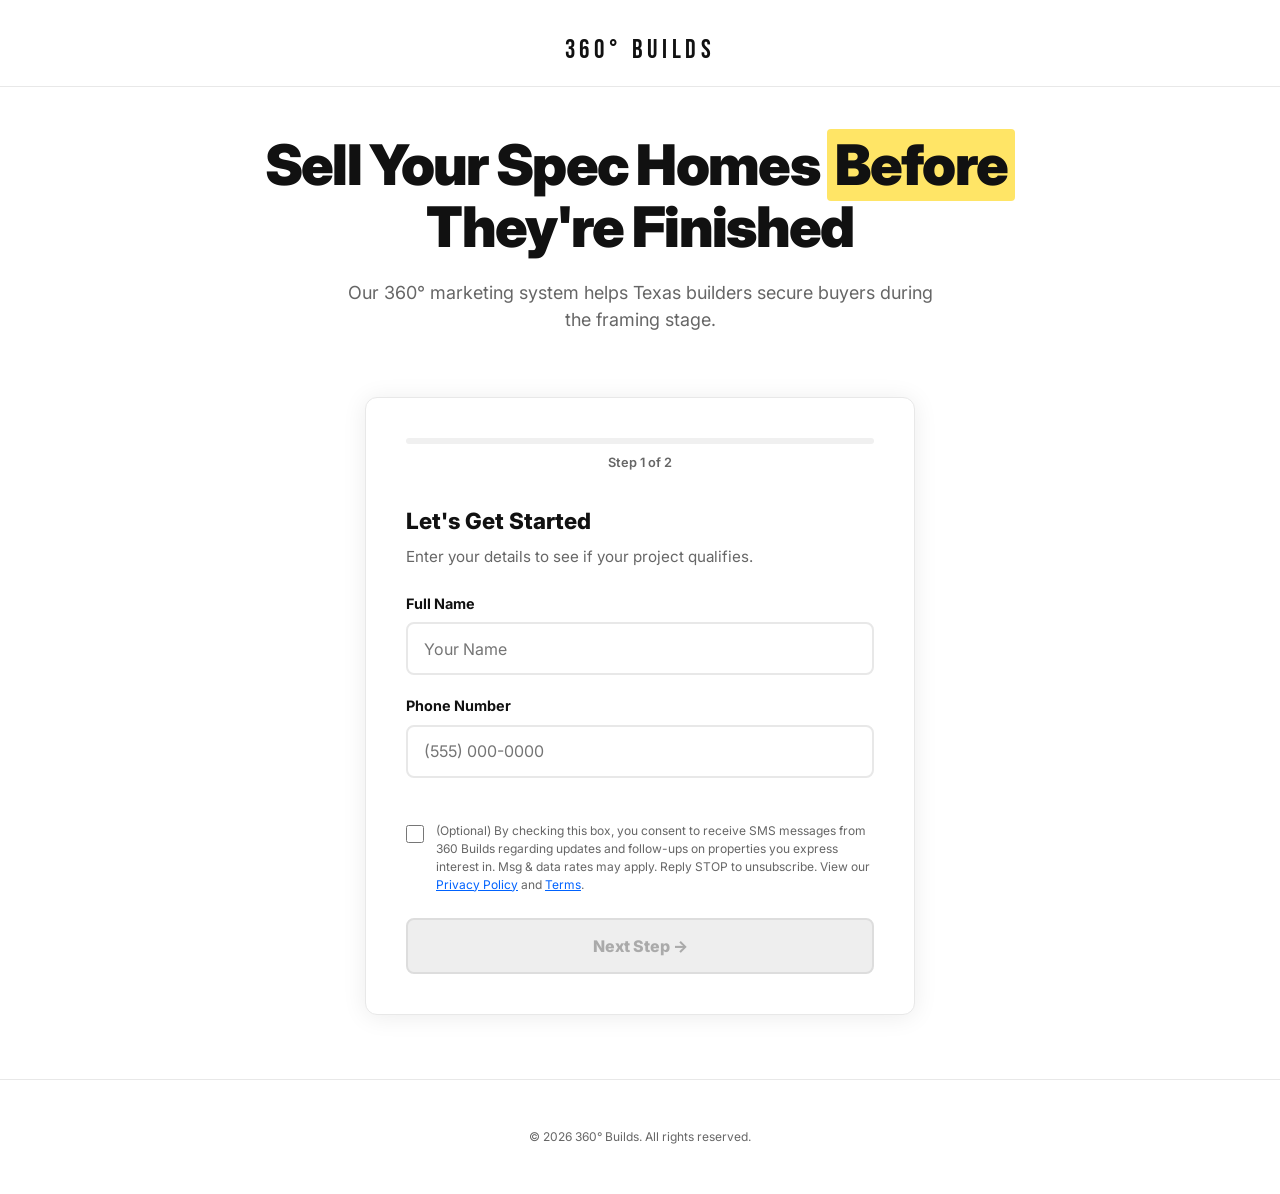
==== commit 5b841956: "Update index.html" ====
--- a/index.html
+++ b/index.html
@@ -1,519 +1,370 @@
 <!DOCTYPE html>
 <html lang="en">
-
 <head>
     <meta charset="UTF-8">
     <meta name="viewport" content="width=device-width, initial-scale=1.0">
-    <title>360° Builds - Get Started</title>
-    <link rel="stylesheet" href="styles.css">
-    <meta name="description"
-        content="Texas spec home builders: pre-sell homes before completion using 360° virtual walkthroughs. See if you qualify.">
-
-    <!-- Google Analytics -->
-    <script async src="https://www.googletagmanager.com/gtag/js?id=G-JKLEK6QQDY"></script>
-    <script>
-        window.dataLayer = window.dataLayer || [];
-        function gtag(){dataLayer.push(arguments);}
-        gtag("js", new Date());
-        gtag("config", "G-JKLEK6QQDY");
-    </script>
-
-    <!-- Meta Pixel Code -->
-    <script>
-        !function (f, b, e, v, n, t, s) {
-            if (f.fbq) return; n = f.fbq = function () {
-                n.callMethod ?
-                    n.callMethod.apply(n, arguments) : n.queue.push(arguments)
-            };
-            if (!f._fbq) f._fbq = n; n.push = n; n.loaded = !0; n.version = "2.0";
-            n.queue = []; t = b.createElement(e); t.async = !0;
-            t.src = v; s = b.getElementsByTagName(e)[0];
-            s.parentNode.insertBefore(t, s)
-        }(window, document, "script",
-            "https://connect.facebook.net/en_US/fbevents.js");
-        fbq("init", "854197977632425");
-        fbq("track", "PageView");
-    </script>
-    <noscript>
-        <img height="1" width="1" style="display:none"
-            src="https://www.facebook.com/tr?id=854197977632425&ev=PageView&noscript=1" />
-    </noscript>
+    <title>360° Builds - Texas Spec Home Marketing</title>
+    
+    <!-- Fonts -->
+    <link rel="preconnect" href="https://fonts.googleapis.com">
+    <link rel="preconnect" href="https://fonts.gstatic.com" crossorigin>
+    <link href="https://fonts.googleapis.com/css2?family=Bebas+Neue&family=Inter:wght@400;500;600;700;800;900&display=swap" rel="stylesheet">
 
     <style>
-        /* ── JOURNEY STEPS ── */
-        .journey-steps {
+        /* ===========================
+           FOAM FLOW LEADS — MINIMAL CLEAN
+           =========================== */
+        :root {
+            --bg: #ffffff;
+            --text: #111111;
+            --text-muted: #666666;
+            --primary: #0062fe;
+            --highlight: #FFE566;
+            --highlight-dark: #f5d800;
+            --border: #e8e8e8;
+            --card-bg: #ffffff;
+            --accent-bg: #f5f8ff;
+            --progress-bg: #f0f0f0;
+        }
+
+        * { margin: 0; padding: 0; box-sizing: border-box; }
+
+        body {
+            font-family: 'Inter', -apple-system, BlinkMacSystemFont, sans-serif;
+            background-color: var(--bg);
+            color: var(--text);
+            line-height: 1.5;
+            min-height: 100vh;
+            -webkit-font-smoothing: antialiased;
+        }
+
+        .app-container {
             display: flex;
-            align-items: center;
+            flex-direction: column;
+            min-height: 100vh;
+        }
+
+        /* HEADER */
+        .simple-header {
+            padding: 2rem 1.5rem 1rem;
+            text-align: center;
+            border-bottom: 1px solid var(--border);
+        }
+        .logo-text {
+            font-family: 'Bebas Neue', sans-serif;
+            font-size: 1.6rem;
+            letter-spacing: 0.18em;
+            color: var(--text);
+            display: inline-block;
+            text-decoration: none;
+        }
+
+        /* HERO */
+        .hero-text {
+            text-align: center;
+            padding: 3rem 24px 2rem;
+            max-width: 800px;
+            margin: 0 auto;
+        }
+        .hero-headline {
+            font-size: clamp(32px, 6vw, 56px);
+            font-weight: 900;
+            line-height: 1.1;
+            letter-spacing: -0.03em;
+            margin-bottom: 1.25rem;
+        }
+        .headline-highlight {
+            background-color: var(--highlight);
+            padding: 2px 8px;
+            border-radius: 4px;
+        }
+        .hero-subtext {
+            font-size: 18px;
+            color: var(--text-muted);
+            max-width: 600px;
+            margin: 0 auto;
+        }
+
+        /* FORM SECTION */
+        .form-section {
+            padding: 2rem 1rem 4rem;
+            display: flex;
             justify-content: center;
-            padding: 0 16px 24px;
-            max-width: 560px;
-            margin: 0 auto;
-            gap: 0;
-        }
-
-        .journey-step {
-            display: flex;
-            align-items: center;
-            gap: 7px;
-            padding: 7px 12px;
-            border-radius: 100px;
-            border: 1.5px solid transparent;
-            transition: all 0.35s cubic-bezier(0.4, 0, 0.2, 1);
-            opacity: 0.35;
-            cursor: default;
-            white-space: nowrap;
-            flex-shrink: 0;
-        }
-
-        .journey-step.active {
-            opacity: 1;
-            background: var(--accent-bg);
-            border-color: rgba(0, 98, 254, 0.25);
-            box-shadow: 0 2px 10px rgba(0, 98, 254, 0.1);
-        }
-
-        .journey-step.done {
-            opacity: 0.65;
-        }
-
-        .journey-step.done .journey-num {
-            background: #22c55e;
-            color: white;
-        }
-
-        .journey-step.done .journey-num::after {
-            content: "✓";
-            font-size: 10px;
-            font-weight: 800;
-        }
-
-        .journey-step.done .journey-num span {
-            display: none;
-        }
-
-        .journey-num {
-            width: 22px;
-            height: 22px;
-            border-radius: 50%;
-            background: var(--border-color);
-            color: var(--text-muted);
-            font-size: 11px;
-            font-weight: 800;
-            display: flex;
-            align-items: center;
-            justify-content: center;
-            flex-shrink: 0;
-            transition: all 0.3s ease;
-        }
-
-        .journey-step.active .journey-num {
-            background: var(--primary-color);
-            color: white;
-            box-shadow: 0 0 0 3px rgba(0, 98, 254, 0.18);
-        }
-
-        .journey-label {
-            font-size: 12px;
-            font-weight: 600;
-            color: var(--text-main);
-            transition: color 0.3s ease;
-            line-height: 1;
-        }
-
-        .journey-step.active .journey-label {
-            color: var(--primary-color);
-        }
-
-        .journey-arrow {
-            color: var(--border-color);
-            font-size: 13px;
-            flex-shrink: 0;
-            margin: 0 1px;
-            line-height: 1;
-        }
-
-        /* Mobile journey — show only active label, rest show number only */
+        }
+        .form-wrapper {
+            background-color: var(--card-bg);
+            width: 100%;
+            max-width: 550px;
+            padding: 2.5rem;
+            border-radius: 12px;
+            box-shadow: 0 2px 24px rgba(0,0,0,0.08);
+            border: 1.5px solid var(--border);
+        }
+
+        /* PROGRESS BAR */
+        .progress-container { margin-bottom: 2rem; }
+        .progress-bar-bg {
+            background-color: var(--progress-bg);
+            height: 6px;
+            border-radius: 3px;
+            overflow: hidden;
+            margin-bottom: 0.6rem;
+        }
+        .progress-bar {
+            height: 100%;
+            background-color: var(--highlight-dark);
+            width: 0%;
+            transition: width 0.4s ease;
+        }
+        .progress-text { font-size: 0.8rem; color: var(--text-muted); text-align: center; font-weight: 600; }
+
+        /* STEPS */
+        .form-step { display: none; }
+        .form-step.active { display: block; animation: fadeUp 0.35s ease-out; }
+        @keyframes fadeUp { from { opacity: 0; transform: translateY(10px); } to { opacity: 1; transform: translateY(0); } }
+
+        .step-title { font-size: 1.4rem; font-weight: 800; margin-bottom: 0.5rem; }
+        .step-subtitle { font-size: 0.95rem; color: var(--text-muted); margin-bottom: 1.5rem; }
+
+        /* INPUTS */
+        .field-label { display: block; font-weight: 700; font-size: 0.9rem; margin-bottom: 0.5rem; }
+        .text-input {
+            width: 100%; padding: 0.9rem 1rem; border: 2px solid var(--border);
+            border-radius: 8px; margin-bottom: 1.25rem; font-size: 1rem;
+            font-family: inherit; transition: border-color 0.2s;
+        }
+        .text-input:focus { outline: none; border-color: var(--text); }
+
+        /* RADIO CARDS */
+        .radio-group { display: flex; flex-direction: column; gap: 10px; margin-bottom: 1.5rem; }
+        .radio-card {
+            display: flex; align-items: center; padding: 1rem;
+            border: 2px solid var(--border); border-radius: 10px; cursor: pointer;
+            transition: all 0.2s;
+        }
+        .radio-card:hover { border-color: var(--highlight-dark); background: #fffef0; }
+        .radio-card input { margin-right: 12px; width: 18px; height: 18px; accent-color: var(--text); }
+        .radio-label { font-weight: 600; font-size: 0.95rem; }
+
+        /* SMS COMPLIANCE */
+        .sms-compliance-group { display: flex; align-items: flex-start; margin: 1.5rem 0; gap: 12px; }
+        .sms-compliance-group input { width: 18px; height: 18px; margin-top: 3px; flex-shrink: 0; accent-color: var(--text); }
+        .sms-compliance-label { font-size: 12px; color: var(--text-muted); line-height: 1.5; }
+        .sms-compliance-label a { color: var(--primary); text-decoration: underline; }
+
+        /* BUTTONS */
+        .btn {
+            padding: 1rem 2rem; border-radius: 8px; font-weight: 800; font-size: 1rem;
+            cursor: pointer; transition: all 0.2s; border: none; font-family: inherit;
+            text-align: center; width: 100%; display: block;
+        }
+        .btn-primary {
+            background: var(--highlight); color: var(--text); border: 2px solid var(--text);
+            box-shadow: 4px 4px 0 var(--text);
+        }
+        .btn-primary:hover { transform: translate(-2px, -2px); box-shadow: 6px 6px 0 var(--text); }
+        .btn-primary:active { transform: translate(1px, 1px); box-shadow: 2px 2px 0 var(--text); }
+        .btn-primary:disabled { background: #eee; color: #aaa; border-color: #ddd; box-shadow: none; cursor: not-allowed; transform: none; }
+
+        .btn-secondary { background: white; color: var(--text-muted); border: 2px solid var(--border); margin-top: 10px; }
+
+        /* RESULTS SCREEN */
+        .booking-result { text-align: center; }
+        .booking-result-badge {
+            display: inline-block; background: #dcfce7; color: #15803d;
+            font-size: 12px; font-weight: 800; padding: 4px 12px; border-radius: 100px; margin-bottom: 1rem;
+        }
+        .booking-bullets { text-align: left; margin: 1.5rem 0; display: flex; flex-direction: column; gap: 8px; }
+        .booking-bullet-item { padding: 12px; background: #fafafa; border: 1.5px solid var(--border); border-radius: 8px; font-size: 14px; font-weight: 600; }
+
+        /* FOOTER */
+        .simple-footer { padding: 3rem 1rem; text-align: center; border-top: 1px solid var(--border); color: var(--text-muted); font-size: 12px; }
+
         @media (max-width: 768px) {
-            .journey-steps {
-                padding: 0 8px 20px;
-                gap: 4px;
-            }
-
-            .journey-step {
-                padding: 6px 10px;
-                gap: 6px;
-            }
-
-            .journey-label {
-                display: none;
-            }
-
-            .journey-step.active .journey-label {
-                display: block;
-                font-size: 12px;
-            }
-
-            .journey-num {
-                width: 22px;
-                height: 22px;
-                font-size: 11px;
-            }
-
-            .journey-arrow {
-                font-size: 11px;
-                margin: 0 2px;
-            }
-
-            /* Fix: make sure sticky footer doesn't cover form buttons */
-            .question-container {
-                padding-bottom: calc(160px + env(safe-area-inset-bottom, 0px)) !important;
-            }
-        }
-
-        /* Panorama embed styles (results screen) */
-        .panorama-preview {
-            width: 100%;
-            border-radius: 12px;
-            overflow: hidden;
-            margin-bottom: 20px;
-            border: 1px solid var(--border-color);
-            position: relative;
-        }
-
-        .panorama-preview iframe {
-            width: 100%;
-            height: 280px;
-            border: none;
-            display: block;
-        }
-
-        .panorama-label {
-            font-size: 10px;
-            font-weight: 800;
-            letter-spacing: 0.14em;
-            text-transform: uppercase;
-            color: var(--primary-color);
-            margin-bottom: 8px;
-            text-align: left;
-        }
-
-        .panorama-caption {
-            font-size: 12px;
-            color: var(--text-muted);
-            text-align: center;
-            padding: 8px 12px;
-            background: var(--accent-bg);
-            border-top: 1px solid var(--border-color);
-        }
-
-        @media (max-width: 768px) {
-            .panorama-preview iframe {
-                height: 220px;
-            }
-        }
-
-        /* SMS Compliance Styles */
-        .sms-compliance-group {
-            display: flex;
-            align-items: flex-start;
-            margin-top: 20px;
-            margin-bottom: 20px;
-            text-align: left;
-        }
-
-        .sms-compliance-group input[type="checkbox"] {
-            margin-right: 12px;
-            margin-top: 4px;
-            width: 18px;
-            height: 18px;
-            flex-shrink: 0;
-            cursor: pointer;
-        }
-
-        .sms-compliance-label {
-            font-size: 13px;
-            color: var(--text-muted);
-            line-height: 1.5;
-            cursor: pointer;
-        }
-
-        .sms-compliance-label a {
-            color: var(--primary-color);
-            text-decoration: underline;
-        }
-
-        /* Fix for form group spacing */
-        .form-group {
-            margin-bottom: 1.5rem;
-            text-align: left;
-        }
-
-        .field-label {
-            display: block;
-            font-size: 14px;
-            font-weight: 600;
-            margin-bottom: 8px;
-            color: var(--text-main);
-        }
-
-        .text-input {
-            width: 100%;
-            padding: 12px 16px;
-            border: 2px solid var(--border-color);
-            border-radius: 10px;
-            font-size: 16px;
-            transition: border-color 0.2s;
-        }
-
-        .text-input:focus {
-            outline: none;
-            border-color: var(--primary-color);
+            .hero-headline { font-size: 32px; }
+            .form-wrapper { padding: 1.5rem; }
         }
     </style>
 </head>
-
 <body>
-    <div class="app-container">
-
-        <header class="simple-header">
-            <div class="logo-text">
-                <span class="logo-number">360</span><span class="logo-degree">&deg;</span>
-                <span class="logo-divider"></span>
-                <span class="logo-word">Builds</span>
+
+<div class="app-container">
+    <header class="simple-header">
+        <a href="index.html" class="logo-text">360° BUILDS</a>
+    </header>
+
+    <main>
+        <section class="hero-text">
+            <h1 class="hero-headline">Sell Your Spec Homes <span class="headline-highlight">Before</span> They're Finished</h1>
+            <p class="hero-subtext">Our 360° marketing system helps Texas builders secure buyers during the framing stage.</p>
+        </section>
+
+        <section class="form-section">
+            <div class="form-wrapper">
+                <div class="progress-container">
+                    <div class="progress-bar-bg"><div class="progress-bar" id="progressBar"></div></div>
+                    <p class="progress-text">Step <span id="currentStep">1</span> of 2</p>
+                </div>
+
+                <!-- STEP 1: CONTACT -->
+                <div class="form-step active" id="step1">
+                    <h2 class="step-title">Let's Get Started</h2>
+                    <p class="step-subtitle">Enter your details to see if your project qualifies.</p>
+                    
+                    <div class="form-group">
+                        <label class="field-label">Full Name</label>
+                        <input type="text" id="userName" class="text-input" placeholder="Your Name">
+                    </div>
+                    <div class="form-group">
+                        <label class="field-label">Phone Number</label>
+                        <input type="tel" id="userPhone" class="text-input" placeholder="(555) 000-0000">
+                    </div>
+
+                    <!-- SMS COMPLIANCE (OPTIONAL) -->
+                    <div class="sms-compliance-group">
+                        <input type="checkbox" id="smsOptIn">
+                        <label for="smsOptIn" class="sms-compliance-label">
+                            (Optional) By checking this box, you consent to receive SMS messages from 360 Builds regarding updates and follow-ups on properties you express interest in. Msg & data rates may apply. Reply STOP to unsubscribe. View our <a href="privacy-policy.html" target="_blank">Privacy Policy</a> and <a href="terms.html" target="_blank">Terms</a>.
+                        </label>
+                    </div>
+
+                    <button class="btn btn-primary" id="nextBtn1" disabled onclick="nextStep(1)">Next Step &rarr;</button>
+                </div>
+
+                <!-- STEP 2: QUALIFY -->
+                <div class="form-step" id="step2">
+                    <h2 class="step-title">Project Status</h2>
+                    <p class="step-subtitle">When will your current project be ready for walkthroughs?</p>
+                    
+                    <div class="radio-group">
+                        <label class="radio-card">
+                            <input type="radio" name="completionDate" value="Immediately">
+                            <span class="radio-label">Already Finished</span>
+                        </label>
+                        <label class="radio-card">
+                            <input type="radio" name="completionDate" value="1-3 Months">
+                            <span class="radio-label">1-3 Months (Framing)</span>
+                        </label>
+                        <label class="radio-card">
+                            <input type="radio" name="completionDate" value="3-6 Months">
+                            <span class="radio-label">3-6 Months (Foundation)</span>
+                        </label>
+                    </div>
+
+                    <button class="btn btn-primary" id="nextBtn2" disabled onclick="showResults()">See My Results &rarr;</button>
+                    <button class="btn btn-secondary" onclick="prevStep()">Back</button>
+                </div>
+
+                <!-- STEP 3: RESULTS -->
+                <div class="form-step" id="stepResults">
+                    <div class="booking-result">
+                        <span class="booking-result-badge">You Qualify!</span>
+                        <h2 class="step-title">Texas Builder Strategy</h2>
+                        <p class="step-subtitle">Based on your project timeline, we can help you secure a buyer before completion.</p>
+                        
+                        <div class="booking-bullets">
+                            <div class="booking-bullet-item">✓ 360° Virtual Walkthrough Strategy</div>
+                            <div class="booking-bullet-item">✓ Pre-Completion Lead Generation</div>
+                            <div class="booking-bullet-item">✓ Texas-Specific Buyer Targeting</div>
+                        </div>
+
+                        <button class="btn btn-primary" onclick="goToBooking()">Book My Free Strategy Call &rarr;</button>
+                    </div>
+                </div>
             </div>
-        </header>
-
-        <section class="hero-text">
-            <p class="hero-eyebrow">For Texas Home Builders Only</p>
-            <h1 class="hero-headline">Pre-Sell Your Spec Home<br>Before It&rsquo;s Even Built</h1>
-            <p class="hero-subtext">See if you qualify for a free 360&deg; virtual tour &amp; property website</p>
         </section>
-
-        <!-- Journey Step Indicator -->
-        <div class="journey-steps" id="journeySteps">
-            <div class="journey-step active" id="jStep1">
-                <div class="journey-num"><span>1</span></div>
-                <span class="journey-label">Your Info</span>
-            </div>
-            <div class="journey-arrow">→</div>
-            <div class="journey-step" id="jStep2">
-                <div class="journey-num"><span>2</span></div>
-                <span class="journey-label">Quick Question</span>
-            </div>
-            <div class="journey-arrow">→</div>
-            <div class="journey-step" id="jStep3">
-                <div class="journey-num"><span>3</span></div>
-                <span class="journey-label">See Results</span>
-            </div>
-        </div>
-
-        <main class="question-container">
-            <div class="form-wrapper" id="formWrapper">
-
-                <div class="form-qualify-header" id="qualifyHeader">
-                    <p class="form-qualify-title">See If You Qualify</p>
-                    <p class="form-qualify-sub">We only work with builders who are a strong fit. Takes 60 seconds.</p>
-                </div>
-
-                <div class="progress-container">
-                    <div class="progress-bar-bg">
-                        <div class="progress-bar" id="progressBar"></div>
-                    </div>
-                    <p class="progress-text">
-                        Step <span id="currentStep">1</span> of <span id="totalSteps">3</span>
-                    </p>
-                </div>
-
-                <form id="applicationForm">
-
-                    <!-- Step 1: Contact Info -->
-                    <div class="form-step active" id="step1">
-                        <h2 class="step-title">Enter your info to see if you qualify.</h2>
-                        <p class="step-subtitle">Takes 10 seconds. No spam, ever.</p>
-
-                        <div class="form-group">
-                            <label for="userName" class="field-label">Full Name</label>
-                            <input type="text" id="userName" name="userName" placeholder="Your Name" required class="text-input">
-                        </div>
-
-                        <div class="form-group">
-                            <label for="userPhone" class="field-label">Phone Number</label>
-                            <input type="tel" id="userPhone" name="userPhone" placeholder="(555) 000-0000" required class="text-input">
-                        </div>
-
-                        <!-- SMS Compliance Checkbox (Optional) -->
-                        <div class="sms-compliance-group">
-                            <input type="checkbox" id="smsOptIn" name="smsOptIn">
-                            <label for="smsOptIn" class="sms-compliance-label">
-                                (Optional) By checking this box, you consent to receive SMS messages from 360 Builds regarding updates and follow-ups on properties you express interest in. Message frequency varies. Msg & data rates may apply. Reply <strong>STOP</strong> to unsubscribe or <strong>HELP</strong> for help. View our <a href="https://licho09.github.io/360-Builds/privacy-policy.html" target="_blank">Privacy Policy</a> and <a href="https://licho09.github.io/360-Builds/terms.html" target="_blank">Terms & Conditions</a>.
-                            </label>
-                        </div>
-
-                        <button type="button" id="nextBtn1" class="btn btn-primary btn-block btn-disabled" disabled onclick="nextStep(1)">Next &rarr;</button>
-                    </div>
-
-                    <!-- Step 2: Completion Timeline -->
-                    <div class="form-step" id="step2">
-                        <h2 class="step-title">When will your spec home be completed?</h2>
-                        <div class="radio-group">
-                            <label class="radio-card">
-                                <input type="radio" name="completionDate" value="0-30-days">
-                                <span class="radio-label">0–30 days</span>
-                            </label>
-                            <label class="radio-card">
-                                <input type="radio" name="completionDate" value="30-60-days">
-                                <span class="radio-label">30–60 days</span>
-                            </label>
-                            <label class="radio-card">
-                                <input type="radio" name="completionDate" value="60-90-days">
-                                <span class="radio-label">60–90 days</span>
-                            </label>
-                            <label class="radio-card">
-                                <input type="radio" name="completionDate" value="3-6-months">
-                                <span class="radio-label">3–6 months</span>
-                            </label>
-                            <label class="radio-card">
-                                <input type="radio" name="completionDate" value="just-starting">
-                                <span class="radio-label">Just starting / framing</span>
-                            </label>
-                        </div>
-                        <div class="form-buttons">
-                            <button type="button" class="btn btn-secondary" onclick="prevStep()">Back</button>
-                            <button type="button" id="nextBtn2" class="btn btn-primary btn-disabled" disabled onclick="nextStep(2)">See My Results &rarr;</button>
-                        </div>
-                    </div>
-
-                    <!-- Step 3: Results -->
-                    <div class="form-step" id="step3">
-                        <h2 class="step-title">You Qualify. Here's What Happens Next.</h2>
-                        <p class="step-subtitle">Every day your home sits unsold costs you money. On this free call we'll show you how to fix that.</p>
-
-                        <p class="panorama-label">This is what your buyers will experience</p>
-                        <div class="panorama-preview">
-                            <iframe src="https://momento360.com/e/uc/6179313264424317a224675546200230?utm_campaign=embed&utm_source=other&heading=0&pitch=0&field-of-view=75&size=medium&display-plan=true" allowfullscreen></iframe>
-                            <p class="panorama-caption">Live 360° walkthrough — drag to explore</p>
-                        </div>
-
-                        <div class="form-actions">
-                            <button type="button" class="btn btn-primary btn-block" onclick="goToBooking()">Book My Free Strategy Call &rarr;</button>
-                            <p class="hero-subtext" style="font-size: 12px; margin-top: 15px;">No sales pressure · 30-min Zoom call · Texas builders only</p>
-                        </div>
-                    </div>
-
-                </form>
-            </div>
-        </main>
-
-        <footer>
-            <p>&copy; 2026 360&deg; Builds. All rights reserved.</p>
-        </footer>
-
-    </div>
-
-    <script>
-        const steps = document.querySelectorAll(".form-step");
-        const progressSteps = document.querySelectorAll(".journey-step");
-        const progressBar = document.getElementById("progressBar");
-        const currentStepSpan = document.getElementById("currentStep");
-        const qualifyHeader = document.getElementById("qualifyHeader");
-
-        let currentStep = 0;
-        const totalSteps = steps.length;
-
-        function updateProgress() {
-            progressBar.style.width = `${(currentStep / (totalSteps - 1)) * 100}%`;
-            progressSteps.forEach((step, index) => {
-                if (index === currentStep) {
-                    step.classList.add("active");
-                    step.classList.remove("done");
-                } else if (index < currentStep) {
-                    step.classList.add("done");
-                    step.classList.remove("active");
-                } else {
-                    step.classList.remove("active", "done");
-                }
-            });
-            currentStepSpan.textContent = currentStep + 1;
-
-            if (currentStep === 2) {
-                qualifyHeader.style.display = "none";
-            } else {
-                qualifyHeader.style.display = "block";
-            }
-        }
-
-        function showStep(stepIndex) {
-            steps.forEach((step, index) => {
-                step.classList.toggle("active", index === stepIndex);
-            });
-            currentStep = stepIndex;
-            updateProgress();
-            window.scrollTo(0, 0);
-        }
-
-        function nextStep(stepNum) {
-            if (stepNum === 1) {
-                const name = document.getElementById("userName").value;
-                const phone = document.getElementById("userPhone").value;
-                const optIn = document.getElementById("smsOptIn").checked;
-
-                // Track Lead
-                if (typeof fbq === "function") fbq("track", "Lead");
-
-                // Submit to Formspree
-                const formData = new FormData();
-                formData.append("Name", name);
-                formData.append("Phone", phone);
-                formData.append("SMS_Consent", optIn ? "Accepted" : "Declined");
-
-                fetch("https://formspree.io/f/xeqyvvgd", {
-                    method: "POST",
-                    body: formData,
-                    headers: { "Accept": "application/json" }
-                });
-            }
-            showStep(currentStep + 1);
-        }
-
-        function prevStep() {
-            showStep(currentStep - 1);
-        }
-
-        // Validation Step 1
-        const nameInp = document.getElementById("userName");
-        const phoneInp = document.getElementById("userPhone");
-        const optInChk = document.getElementById("smsOptIn");
-        const nextBtn1 = document.getElementById("nextBtn1");
-
-        function validateStep1() {
-            // SMS Opt-in is now optional for compliance
-            const isValid = nameInp.value.trim().length > 0 && 
-                          phoneInp.value.trim().length > 0;
-            nextBtn1.disabled = !isValid;
-            nextBtn1.classList.toggle("btn-disabled", !isValid);
-        }
-
-        nameInp.addEventListener("input", validateStep1);
-        phoneInp.addEventListener("input", validateStep1);
-        optInChk.addEventListener("change", validateStep1);
-
-        // Validation Step 2
-        const radios = document.querySelectorAll('input[name="completionDate"]');
-        const nextBtn2 = document.getElementById("nextBtn2");
-
-        radios.forEach(r => {
-            r.addEventListener("change", () => {
-                nextBtn2.disabled = false;
-                nextBtn2.classList.remove("btn-disabled");
-            });
+    </main>
+
+    <footer class="simple-footer">
+        <p>&copy; 2026 360° Builds. All rights reserved.</p>
+    </footer>
+</div>
+
+<script>
+    let currentStep = 1;
+    const totalSteps = 2;
+
+    // Elements
+    const nameInp = document.getElementById('userName');
+    const phoneInp = document.getElementById('userPhone');
+    const optInChk = document.getElementById('smsOptIn');
+    const nextBtn1 = document.getElementById('nextBtn1');
+    const nextBtn2 = document.getElementById('nextBtn2');
+    const progressBar = document.getElementById('progressBar');
+    const currentStepText = document.getElementById('currentStep');
+
+    // Validation Step 1
+    function validateStep1() {
+        const isValid = nameInp.value.trim().length > 0 && phoneInp.value.trim().length > 0;
+        nextBtn1.disabled = !isValid;
+    }
+    nameInp.addEventListener('input', validateStep1);
+    phoneInp.addEventListener('input', validateStep1);
+
+    // Validation Step 2
+    document.querySelectorAll('input[name="completionDate"]').forEach(radio => {
+        radio.addEventListener('change', () => {
+            nextBtn2.disabled = false;
         });
-
-        function goToBooking() {
-            window.location.href = "booking.html";
-        }
-
+    });
+
+    function updateProgress() {
+        const pct = ((currentStep - 1) / totalSteps) * 100;
+        progressBar.style.width = pct + '%';
+        currentStepText.textContent = currentStep > totalSteps ? totalSteps : currentStep;
+    }
+
+    function nextStep(n) {
+        if (n === 1) {
+            // Save data
+            const data = {
+                userName: nameInp.value,
+                userPhone: phoneInp.value,
+                smsOptIn: optInChk.checked
+            };
+            localStorage.setItem('surveyData', JSON.stringify(data));
+            
+            // Submit to Formspree (Optional)
+            const formData = new FormData();
+            formData.append('Name', data.userName);
+            formData.append('Phone', data.userPhone);
+            formData.append('SMS_Consent', data.smsOptIn ? 'Yes' : 'No');
+            fetch('https://formspree.io/f/xeqyvvgd', { method: 'POST', body: formData });
+        }
+        
+        document.getElementById('step' + currentStep).classList.remove('active');
+        currentStep++;
+        document.getElementById('step' + currentStep).classList.add('active');
         updateProgress();
-    </script>
+    }
+
+    function prevStep() {
+        document.getElementById('step' + currentStep).classList.remove('active');
+        currentStep--;
+        document.getElementById('step' + currentStep).classList.add('active');
+        updateProgress();
+    }
+
+    function showResults() {
+        const completionDate = document.querySelector('input[name="completionDate"]:checked').value;
+        const surveyData = JSON.parse(localStorage.getItem('surveyData'));
+        surveyData.completionDate = completionDate;
+        localStorage.setItem('surveyData', JSON.stringify(surveyData));
+
+        document.getElementById('step2').classList.remove('active');
+        document.getElementById('stepResults').classList.add('active');
+        
+        // Final Progress
+        progressBar.style.width = '100%';
+        currentStepText.textContent = '2';
+    }
+
+    function goToBooking() {
+        window.location.href = 'booking.html';
+    }
+
+    updateProgress();
+</script>
+
 </body>
-
 </html>
